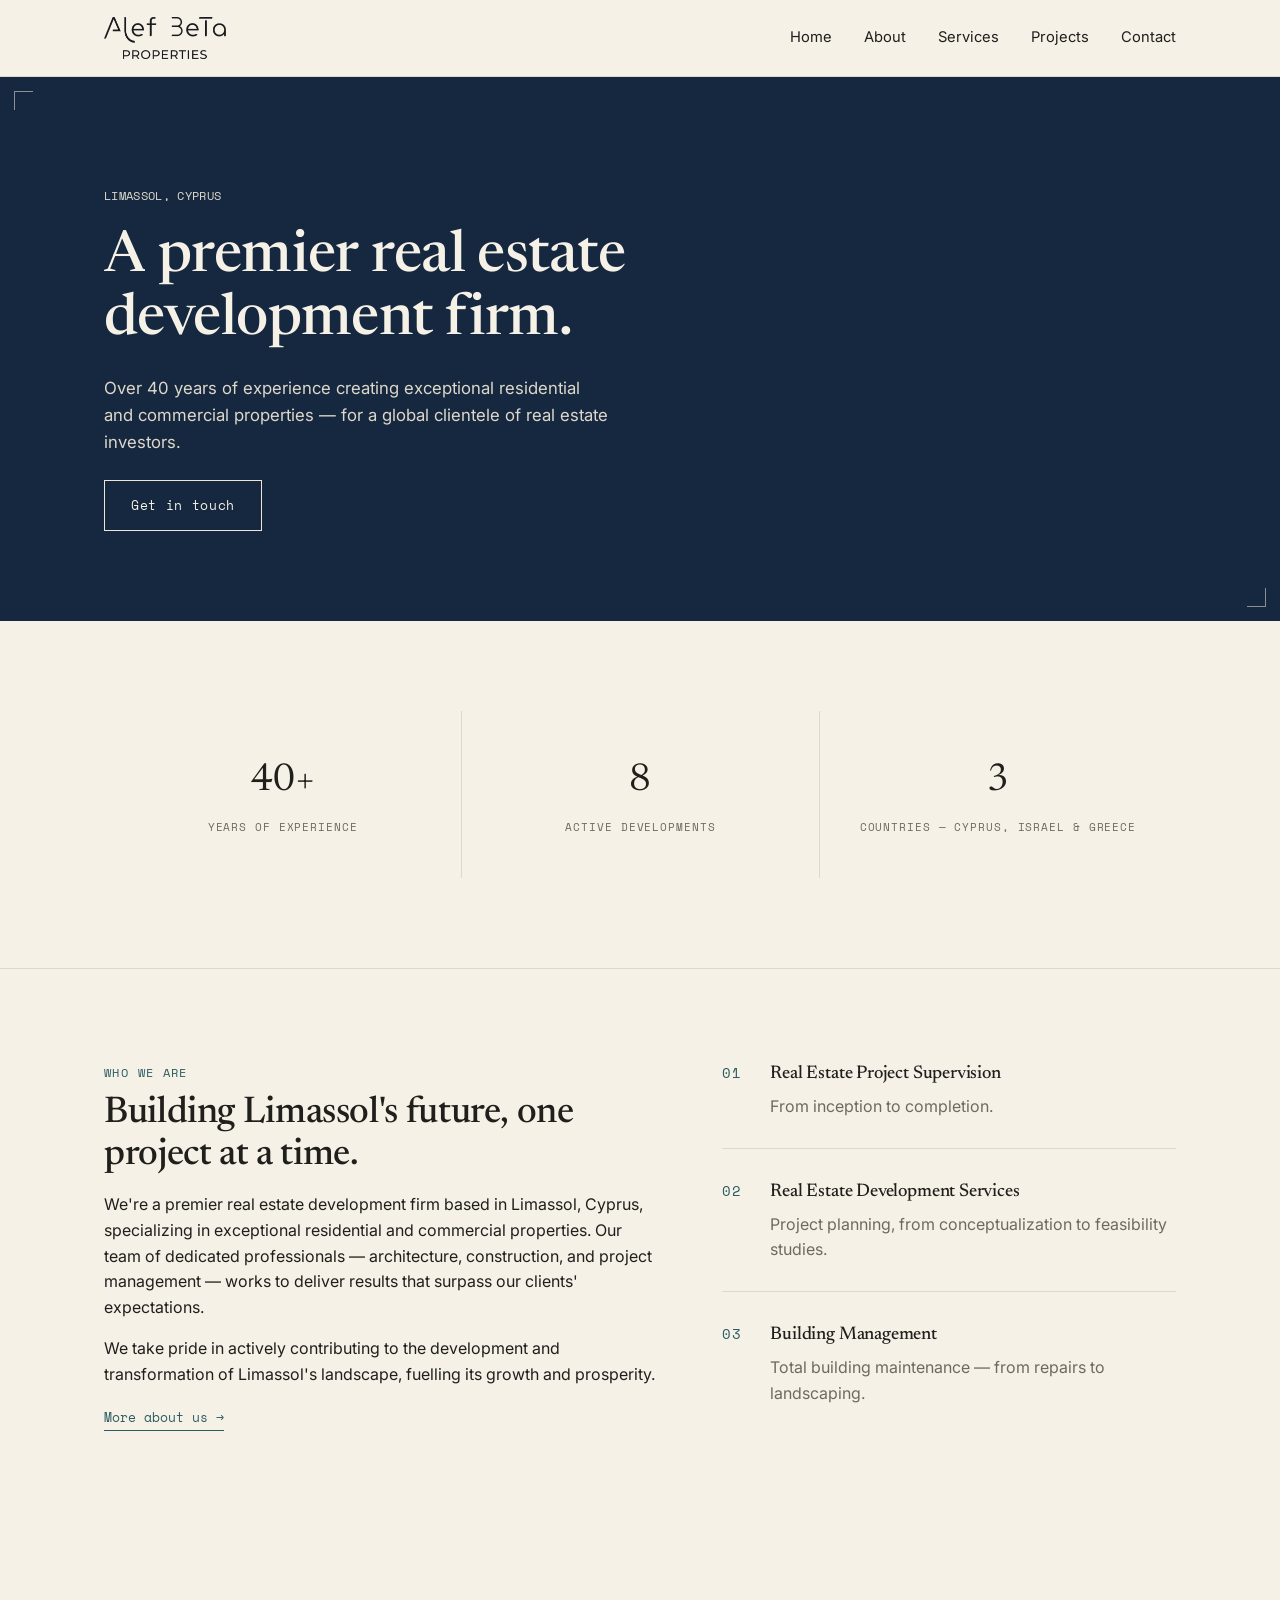
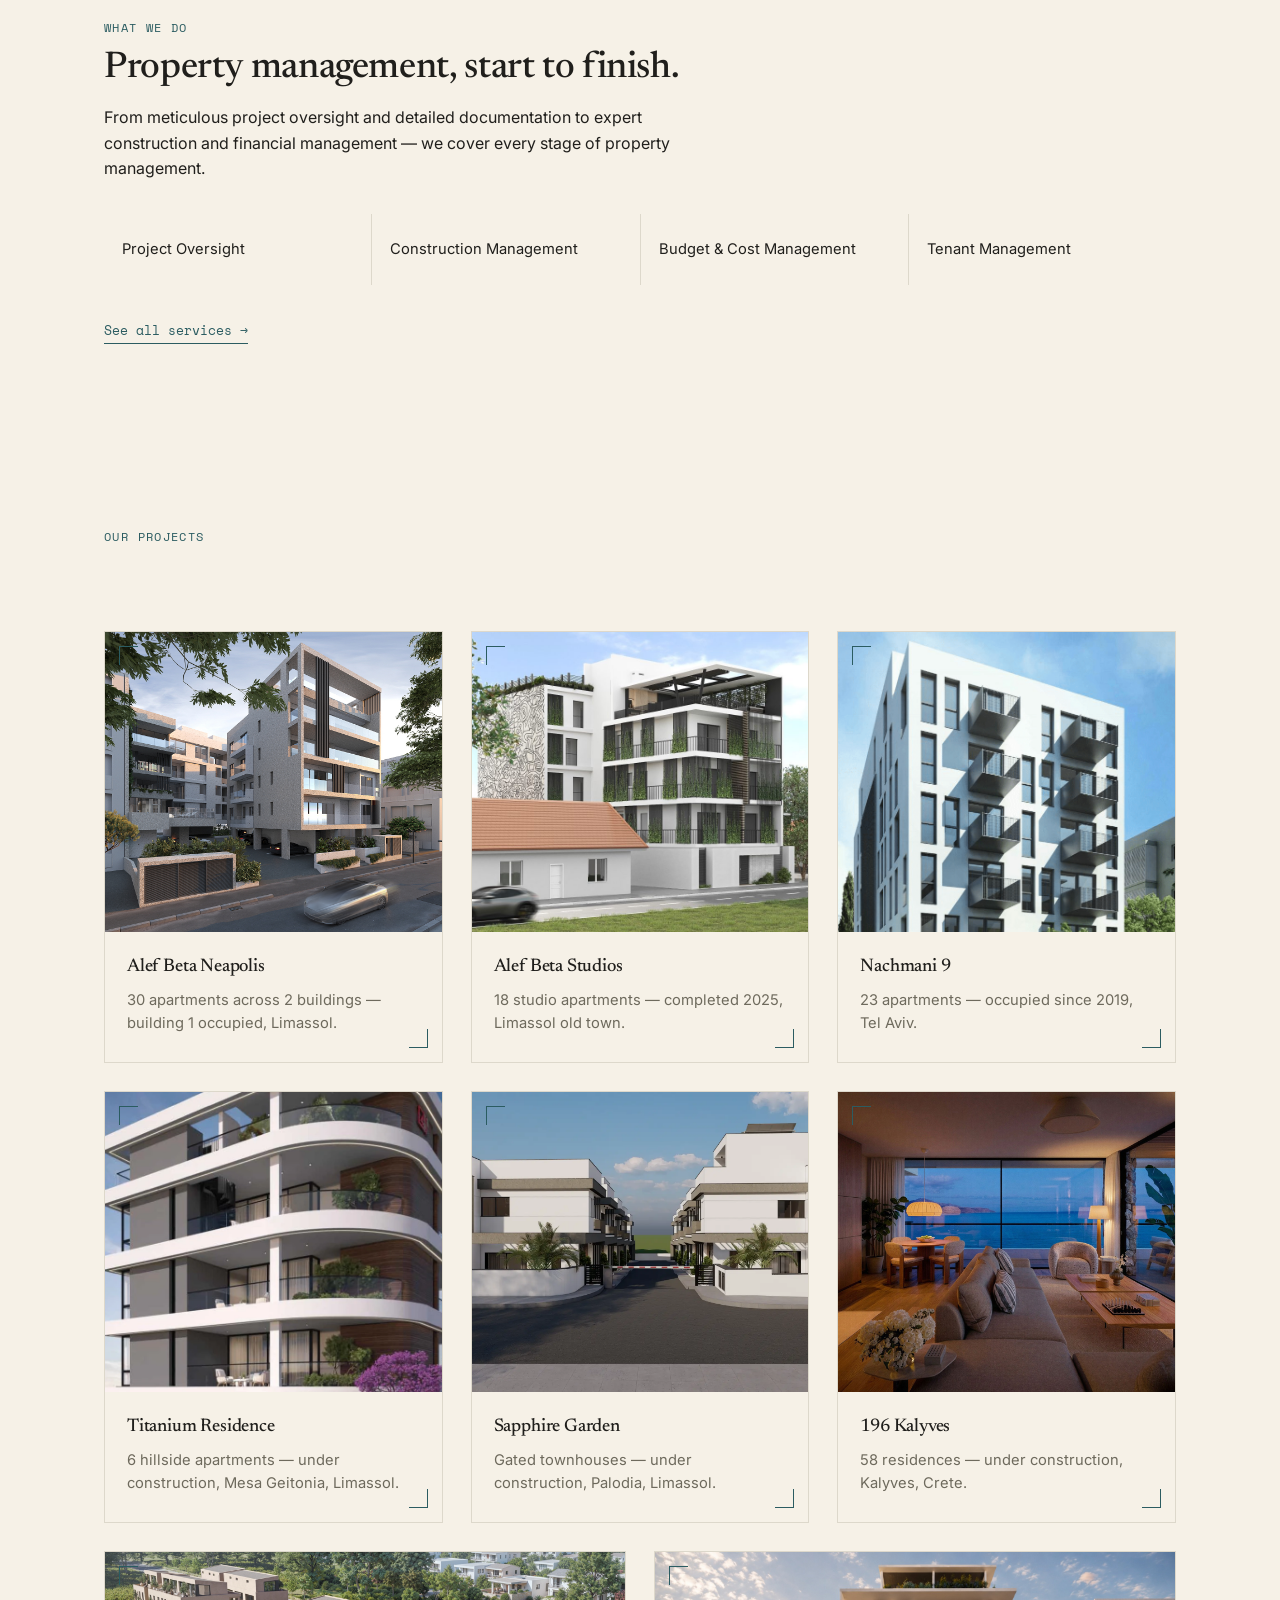
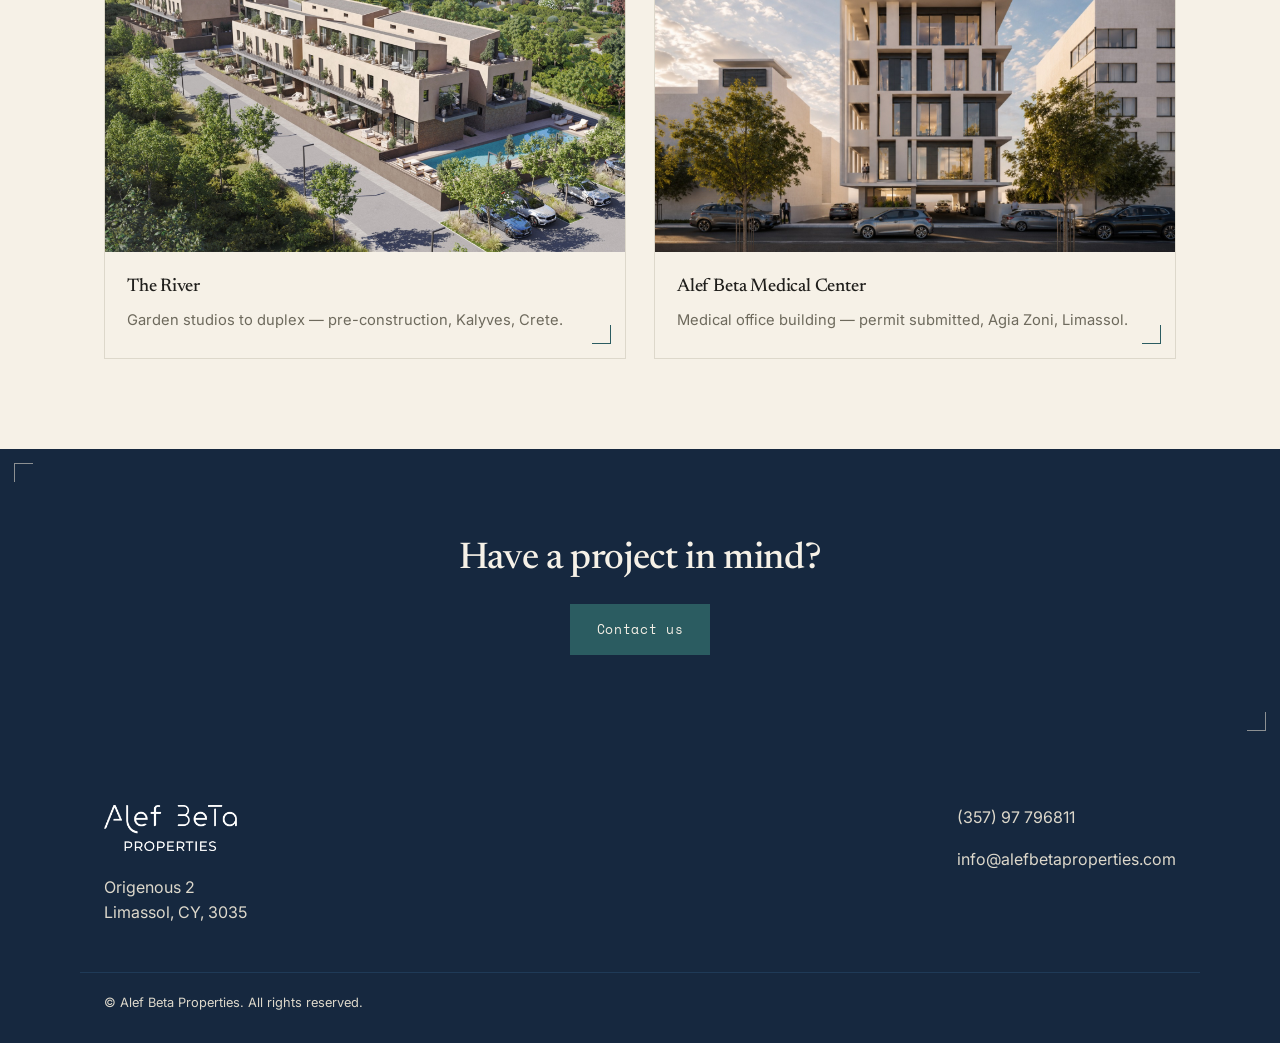
==== index.html @ c8bb9226 "Rename Alef Beta Medical House to Alef Beta Medical Center Co-Authored-By: Claude Sonnet 5 <noreply@" ====
<!DOCTYPE html>
<html lang="en">
<head>
<meta charset="UTF-8">
<meta name="viewport" content="width=device-width, initial-scale=1.0">
<title>Alef Beta Properties — Real Estate Development, Limassol</title>
<meta name="description" content="A premier real estate development firm based in Limassol, Cyprus, with over 40 years of experience creating exceptional residential and commercial properties.">
<link rel="preconnect" href="https://fonts.googleapis.com">
<link rel="preconnect" href="https://fonts.gstatic.com" crossorigin>
<link href="https://fonts.googleapis.com/css2?family=Newsreader:ital,wght@0,400;0,500;1,400&family=Space+Mono:wght@400;700&family=Inter:wght@400;500;600&display=swap" rel="stylesheet">
<link rel="icon" type="image/png" sizes="32x32" href="images/logo/favicon-32.png">
<link rel="icon" type="image/png" sizes="16x16" href="images/logo/favicon-16.png">
<link rel="apple-touch-icon" href="images/logo/favicon-48.png">
<link rel="stylesheet" href="styles.css">
</head>
<body>

<header class="site-header">
  <div class="wrap header-inner">
    <a href="index.html" class="logo"><img src="images/logo/logo-black.png" alt="Alef Beta Properties"></a>
    <button class="nav-toggle" aria-expanded="false" aria-controls="main-nav">MENU</button>
    <nav class="nav" id="main-nav">
      <a href="index.html">Home</a>
      <a href="about.html">About</a>
      <a href="services.html">Services</a>
      <div class="nav-dropdown" tabindex="0">
        <span>Projects</span>
        <div class="dropdown-menu">
          <a href="project-enaerios-residence.html">Alef Beta Neapolis</a>
          <a href="project-anexartisias-studios.html">Alef Beta Studios</a>
          <a href="project-nachmani-9.html">Nachmani 9</a>
          <a href="project-titanium-residence.html">Titanium Residence</a>
          <a href="project-sapphire-garden.html">Sapphire Garden</a>
          <a href="project-196-kalyves.html">196 Kalyves</a>
          <a href="project-the-river.html">The River</a>
          <a href="project-alef-beta-polyclinic.html">Alef Beta Medical Center</a>
        </div>
      </div>
      <a href="contact.html">Contact</a>
    </nav>
  </div>
</header>

<section class="hero frame on-dark">
  <div class="wrap hero-inner">
    <span class="coord">LIMASSOL, CYPRUS</span>
    <h1 class="reveal-words">A premier real estate<br>development firm.</h1>
    <p class="lede">Over 40 years of experience creating exceptional residential and commercial properties — for a global clientele of real estate investors.</p>
    <a href="contact.html" class="btn">Get in touch</a>
  </div>
</section>

<section class="stats">
  <div class="wrap stats-grid">
    <div class="stat">
      <span class="stat-value">40+</span>
      <span class="stat-label">YEARS OF EXPERIENCE</span>
    </div>
    <div class="stat">
      <span class="stat-value">8</span>
      <span class="stat-label">ACTIVE DEVELOPMENTS</span>
    </div>
    <div class="stat">
      <span class="stat-value">3</span>
      <span class="stat-label">COUNTRIES — CYPRUS, ISRAEL &amp; GREECE</span>
    </div>
  </div>
</section>

<section class="about-preview">
  <div class="wrap two-col">
    <div>
      <span class="eyebrow">WHO WE ARE</span>
      <h2 class="reveal-words">Building Limassol's future, one project at a time.</h2>
      <p>We're a premier real estate development firm based in Limassol, Cyprus, specializing in exceptional residential and commercial properties. Our team of dedicated professionals — architecture, construction, and project management — works to deliver results that surpass our clients' expectations.</p>
      <p>We take pride in actively contributing to the development and transformation of Limassol's landscape, fuelling its growth and prosperity.</p>
      <a href="about.html" class="link-arrow">More about us →</a>
    </div>
    <ul class="expertise">
      <li>
        <span class="num">01</span>
        <div>
          <h3>Real Estate Project Supervision</h3>
          <p>From inception to completion.</p>
        </div>
      </li>
      <li>
        <span class="num">02</span>
        <div>
          <h3>Real Estate Development Services</h3>
          <p>Project planning, from conceptualization to feasibility studies.</p>
        </div>
      </li>
      <li>
        <span class="num">03</span>
        <div>
          <h3>Building Management</h3>
          <p>Total building maintenance — from repairs to landscaping.</p>
        </div>
      </li>
    </ul>
  </div>
</section>

<section class="services-preview">
  <div class="wrap">
    <span class="eyebrow">WHAT WE DO</span>
    <h2>Property management, start to finish.</h2>
    <p style="max-width: 60ch;">From meticulous project oversight and detailed documentation to expert construction and financial management — we cover every stage of property management.</p>
    <div class="service-grid">
      <div class="service">Project Oversight</div>
      <div class="service">Construction Management</div>
      <div class="service">Budget &amp; Cost Management</div>
      <div class="service">Tenant Management</div>
    </div>
    <a href="services.html" class="link-arrow">See all services →</a>
  </div>
</section>

<section class="projects">
  <div class="wrap">
    <span class="eyebrow">OUR PROJECTS</span>
    <h2 class="reveal-words">Selected developments.</h2>
    <div class="project-grid">
      <a href="project-enaerios-residence.html" class="project-card frame">
        <div class="project-image"><img src="images/enaerios-residence/EXT_wide.jpg" alt="Alef Beta Neapolis exterior, Limassol" loading="lazy"></div>
        <div class="project-body">
          <h3>Alef Beta Neapolis</h3>
          <p>30 apartments across 2 buildings — building 1 occupied, Limassol.</p>
        </div>
      </a>
      <a href="project-anexartisias-studios.html" class="project-card frame">
        <div class="project-image"><img src="images/anexartisias-studios/Exterior_view020000_var1.jpg" alt="Alef Beta Studios exterior, Limassol old town" loading="lazy"></div>
        <div class="project-body">
          <h3>Alef Beta Studios</h3>
          <p>18 studio apartments — completed 2025, Limassol old town.</p>
        </div>
      </a>
      <a href="project-nachmani-9.html" class="project-card frame">
        <div class="project-image"><img class="pos-top" src="images/nachmani-9/hero-exterior.png" alt="Nachmani 9 exterior, Tel Aviv" loading="lazy"></div>
        <div class="project-body">
          <h3>Nachmani 9</h3>
          <p>23 apartments — occupied since 2019, Tel Aviv.</p>
        </div>
      </a>
      <a href="project-titanium-residence.html" class="project-card frame">
        <div class="project-image"><img src="images/titanium-residence/titanium-2.webp" alt="Titanium Residence exterior, Mesa Geitonia, Limassol" loading="lazy"></div>
        <div class="project-body">
          <h3>Titanium Residence</h3>
          <p>6 hillside apartments — under construction, Mesa Geitonia, Limassol.</p>
        </div>
      </a>
      <a href="project-sapphire-garden.html" class="project-card frame">
        <div class="project-image"><img src="images/sapphire-garden/sapphire19.webp" alt="Sapphire Garden gated entrance, Palodia, Limassol" loading="lazy"></div>
        <div class="project-body">
          <h3>Sapphire Garden</h3>
          <p>Gated townhouses — under construction, Palodia, Limassol.</p>
        </div>
      </a>
      <a href="project-196-kalyves.html" class="project-card frame">
        <div class="project-image"><img src="images/196-kalyves/hero.jpg" alt="196 Kalyves living room, sea view, Crete" loading="lazy"></div>
        <div class="project-body">
          <h3>196 Kalyves</h3>
          <p>58 residences — under construction, Kalyves, Crete.</p>
        </div>
      </a>
      <a href="project-the-river.html" class="project-card frame">
        <div class="project-image"><img src="images/the-river/hero.jpg" alt="The River exterior aerial view, Kalyves, Crete" loading="lazy"></div>
        <div class="project-body">
          <h3>The River</h3>
          <p>Garden studios to duplex — pre-construction, Kalyves, Crete.</p>
        </div>
      </a>
      <a href="project-alef-beta-polyclinic.html" class="project-card frame">
        <div class="project-image"><img src="images/alef-beta-polyclinic/hero.jpg" alt="Alef Beta Medical Center exterior, Agia Zoni, Limassol" loading="lazy"></div>
        <div class="project-body">
          <h3>Alef Beta Medical Center</h3>
          <p>Medical office building — permit submitted, Agia Zoni, Limassol.</p>
        </div>
      </a>
    </div>
  </div>
</section>

<section class="cta frame on-dark">
  <div class="wrap">
    <h2>Have a project in mind?</h2>
    <a href="contact.html" class="btn">Contact us</a>
  </div>
</section>

<footer class="site-footer">
  <div class="wrap footer-inner">
    <div>
      <p class="logo"><img src="images/logo/logo-white.png" alt="Alef Beta Properties"></p>
      <p>Origenous 2<br>Limassol, CY, 3035</p>
    </div>
    <div>
      <p><a href="tel:+35797796811">(357) 97 796811</a></p>
      <p><a href="mailto:info@alefbetaproperties.com">info@alefbetaproperties.com</a></p>
    </div>
  </div>
  <div class="wrap">
    <p class="copyright">© Alef Beta Properties. All rights reserved.</p>
  </div>
</footer>

<script>
  var toggle = document.querySelector('.nav-toggle');
  var nav = document.getElementById('main-nav');
  if (toggle) {
    toggle.addEventListener('click', function () {
      var open = nav.classList.toggle('open');
      toggle.setAttribute('aria-expanded', open);
    });
  }
</script>
<script src="animate.js"></script>
</body>
</html>
---- styles.css ----
/* Alef Beta Properties — design tokens */
:root {
  --ink: #16283F;
  --ink-2: #1F3A57;
  --paper: #F6F1E7;
  --charcoal: #201F1C;
  --teal: #2B5C61;
  --line: #EDE6D6;
  --stone: #6E6A5D;
  --stone-light: #DDD8CB;
  --serif: 'Newsreader', Georgia, serif;
  --mono: 'Space Mono', 'Courier New', monospace;
  --sans: 'Inter', -apple-system, sans-serif;
  --max: 1120px;
}

* { box-sizing: border-box; }
html { scroll-behavior: smooth; }
@media (prefers-reduced-motion: reduce) {
  html { scroll-behavior: auto; }
  * { transition: none !important; animation: none !important; }
}

body {
  margin: 0;
  background: var(--paper);
  color: var(--charcoal);
  font-family: var(--sans);
  font-size: 16px;
  line-height: 1.6;
}

.wrap {
  max-width: var(--max);
  margin: 0 auto;
  padding: 0 24px;
}

a { color: inherit; text-decoration: none; }
a:focus-visible, button:focus-visible, .btn:focus-visible {
  outline: 2px solid var(--teal);
  outline-offset: 3px;
}

img { max-width: 100%; display: block; }

h1, h2, h3 {
  font-family: var(--serif);
  font-weight: 500;
  margin: 0 0 0.4em;
  letter-spacing: -0.01em;
}
h1 { font-size: clamp(2.2rem, 5vw, 3.6rem); line-height: 1.08; }
h2 { font-size: clamp(1.6rem, 3vw, 2.3rem); line-height: 1.15; }
h3 { font-size: 1.15rem; }
p { margin: 0 0 1em; color: var(--charcoal); }

.eyebrow {
  display: inline-block;
  font-family: var(--mono);
  font-size: 0.72rem;
  letter-spacing: 0.12em;
  color: var(--teal);
  margin-bottom: 0.9em;
}

.coord {
  font-family: var(--mono);
  font-size: 0.72rem;
  letter-spacing: 0.03em;
  color: var(--stone);
}

/* Registration-mark signature: crop marks at opposing corners */
.frame { position: relative; }
.frame::before, .frame::after {
  content: '';
  position: absolute;
  width: 18px;
  height: 18px;
  pointer-events: none;
}
.frame::before {
  top: 14px; left: 14px;
  border-top: 1px solid var(--teal);
  border-left: 1px solid var(--teal);
}
.frame::after {
  bottom: 14px; right: 14px;
  border-bottom: 1px solid var(--teal);
  border-right: 1px solid var(--teal);
}
.frame.on-dark::before, .frame.on-dark::after {
  border-color: var(--line);
  opacity: 0.55;
}

/* Header */
.site-header {
  position: sticky;
  top: 0;
  background: var(--paper);
  border-bottom: 1px solid var(--stone-light);
  z-index: 50;
}
.header-inner {
  display: flex;
  align-items: center;
  justify-content: space-between;
  height: 76px;
}
.logo { display: inline-block; }
.logo img { display: block; height: 42px; width: auto; }
.nav { display: flex; align-items: center; gap: 32px; font-size: 0.92rem; }
.nav a { padding: 6px 0; border-bottom: 1px solid transparent; }
.nav a:hover { border-bottom-color: var(--teal); }
.nav-dropdown { position: relative; cursor: default; }
.dropdown-menu {
  position: absolute;
  top: 100%; left: 0;
  background: var(--paper);
  border: 1px solid var(--stone-light);
  min-width: 200px;
  padding: 8px 0;
  display: none;
  box-shadow: 0 8px 20px rgba(22,40,63,0.08);
}
.nav-dropdown:hover .dropdown-menu, .nav-dropdown:focus-within .dropdown-menu { display: block; }
.dropdown-menu a { display: block; padding: 10px 18px; border-bottom: none; }
.dropdown-menu a:hover { background: var(--line); }
.nav-toggle { display: none; }

@media (max-width: 760px) {
  .nav { position: fixed; inset: 76px 0 0 0; background: var(--paper); flex-direction: column; align-items: flex-start; padding: 24px; gap: 18px; transform: translateX(100%); transition: transform 0.25s ease; }
  .nav.open { transform: translateX(0); }
  .nav-toggle { display: block; background: none; border: 1px solid var(--stone-light); border-radius: 4px; padding: 8px 10px; font-family: var(--mono); font-size: 0.75rem; }
  .dropdown-menu { position: static; display: block; border: none; box-shadow: none; padding-left: 12px; }
}

/* Hero */
.hero { background: var(--ink); color: var(--line); padding: 110px 0 90px; }
.hero-inner .coord { color: var(--stone-light); display: block; margin-bottom: 22px; }
.hero h1 { color: var(--paper); }
.hero .lede { max-width: 46ch; color: var(--stone-light); font-size: 1.05rem; }

.btn {
  display: inline-block;
  font-family: var(--mono);
  font-size: 0.82rem;
  letter-spacing: 0.05em;
  padding: 14px 26px;
  border: 1px solid var(--teal);
  color: var(--paper);
  background: var(--teal);
  margin-top: 8px;
  transition: opacity 0.15s ease;
}
.btn:hover { opacity: 0.85; }
.hero .btn { background: transparent; border-color: var(--line); color: var(--paper); }
.hero .btn:hover { background: var(--line); color: var(--ink); }

/* Stats */
.stats { border-bottom: 1px solid var(--stone-light); }
.stats-grid {
  display: grid;
  grid-template-columns: repeat(3, 1fr);
}
.stat {
  padding: 40px 24px;
  border-left: 1px solid var(--stone-light);
  text-align: center;
}
.stat:first-child { border-left: none; }
.stat-value { display: block; font-family: var(--serif); font-size: 2.4rem; font-variant-numeric: tabular-nums; }
.stat-label { font-family: var(--mono); font-size: 0.7rem; letter-spacing: 0.08em; color: var(--stone); }
@media (max-width: 700px) {
  .stats-grid { grid-template-columns: 1fr; }
  .stat { border-left: none; border-top: 1px solid var(--stone-light); }
  .stat:first-child { border-top: none; }
}

/* Generic sections */
section { padding: 90px 0; }
.two-col { display: grid; grid-template-columns: 1.1fr 0.9fr; gap: 64px; align-items: start; }
@media (max-width: 760px) { .two-col { grid-template-columns: 1fr; gap: 40px; } }

.link-arrow { font-family: var(--mono); font-size: 0.82rem; color: var(--teal); border-bottom: 1px solid var(--teal); padding-bottom: 3px; }

.expertise { list-style: none; margin: 0; padding: 0; display: flex; flex-direction: column; }
.about-preview .expertise { align-self: center; }
.expertise li { display: flex; gap: 22px; align-items: baseline; border-top: 1px solid var(--stone-light); padding: 28px 0; }
.expertise li:first-child { border-top: none; padding-top: 0; }
.expertise .num { font-family: var(--mono); font-size: 0.85rem; letter-spacing: 0.03em; color: var(--teal); flex: none; width: 26px; }
.expertise h3 { margin-bottom: 0.3em; }
.expertise p { color: var(--stone); margin: 0; }

.service-grid { display: grid; grid-template-columns: repeat(4, 1fr); gap: 1px; background: var(--stone-light); margin: 32px 0; }
.service { background: var(--paper); padding: 24px 18px; font-size: 0.92rem; }
@media (max-width: 760px) { .service-grid { grid-template-columns: repeat(2, 1fr); } }

.project-grid { display: grid; grid-template-columns: repeat(6, 1fr); gap: 28px; margin-top: 32px; }
.project-grid > * { grid-column: span 2; }
/* Auto-balance an incomplete last row (works for any total count): */
/* remainder of 2 -> last two cards each take half the row */
.project-grid > *:nth-child(3n+1):nth-last-child(2),
.project-grid > *:nth-child(3n+2):nth-last-child(1) { grid-column: span 3; }
/* remainder of 1 -> last card alone takes the full row */
.project-grid > *:nth-child(3n+1):last-child { grid-column: span 6; }
.project-card { display: block; border: 1px solid var(--stone-light); background: var(--paper); overflow: hidden; }
.project-image { height: 300px; overflow: hidden; }
.project-image img { width: 100%; height: 100%; object-fit: cover; object-position: center; transition: transform 0.35s ease; }
.project-image img.pos-top { object-position: center 15%; }
.project-card:hover .project-image img { transform: scale(1.04); }
.placeholder-img {
  background:
    repeating-linear-gradient(0deg, transparent, transparent 23px, var(--stone-light) 23px, var(--stone-light) 24px),
    repeating-linear-gradient(90deg, transparent, transparent 23px, var(--stone-light) 23px, var(--stone-light) 24px),
    var(--line);
  display: flex;
  align-items: center;
  justify-content: center;
}
.placeholder-img span { font-family: var(--mono); font-size: 0.7rem; color: var(--stone); letter-spacing: 0.04em; background: var(--paper); padding: 4px 10px; border: 1px solid var(--stone-light); }
.project-body { padding: 20px 22px 26px; }
.project-body .coord { display: block; margin: 4px 0 10px; }
.project-body p { color: var(--stone); font-size: 0.92rem; margin: 0; }
@media (max-width: 900px) {
  .project-grid { grid-template-columns: 1fr; }
  .project-grid > *,
  .project-grid > *:nth-child(3n+1):nth-last-child(2),
  .project-grid > *:nth-child(3n+2):nth-last-child(1),
  .project-grid > *:nth-child(3n+1):last-child {
    grid-column: span 1;
  }
}

.cta { background: var(--ink); color: var(--paper); text-align: center; }
.cta h2 { color: var(--paper); }

.site-footer { background: var(--ink); color: var(--stone-light); padding: 60px 0 30px; }
.footer-inner { display: flex; justify-content: space-between; flex-wrap: wrap; gap: 24px; padding-bottom: 30px; border-bottom: 1px solid var(--ink-2); }
.footer-inner .logo img { height: 46px; }
.footer-inner p { color: var(--stone-light); }
.footer-inner a:hover { color: var(--paper); }
.copyright { font-size: 0.8rem; color: var(--stone-light); padding-top: 20px; margin: 0; }

/* Spec table (project pages) */
.spec-table { width: 100%; border-collapse: collapse; font-family: var(--mono); font-size: 0.88rem; margin: 24px 0; }
.spec-table tr { border-top: 1px solid var(--stone-light); }
.spec-table tr:first-child { border-top: none; }
.spec-table td { padding: 12px 0; }
.spec-table td:first-child { color: var(--stone); width: 40%; }
.spec-table .status-sold { color: var(--teal); }

/* Project page image hero */
.project-hero { position: relative; padding: 0; height: 62vh; min-height: 380px; max-height: 620px; color: var(--paper); overflow: hidden; background: var(--ink); }
.project-hero img { width: 100%; height: 100%; object-fit: cover; }
.project-hero.contain img { object-fit: contain; }
.project-hero::before {
  content: '';
  position: absolute; inset: 0;
  background: linear-gradient(180deg, rgba(22,40,63,0.35) 0%, rgba(22,40,63,0.15) 40%, rgba(22,40,63,0.85) 100%);
}
.project-hero-inner { position: absolute; left: 0; right: 0; bottom: 0; padding: 0 24px 40px; max-width: var(--max); margin: 0 auto; z-index: 1; }
.project-hero-inner .coord { color: var(--stone-light); display: block; margin-bottom: 14px; }
.project-hero-inner h1 { color: var(--paper); margin-bottom: 0.2em; }
.project-hero-inner .status-tag { font-family: var(--mono); font-size: 0.75rem; letter-spacing: 0.06em; color: var(--paper); border: 1px solid var(--line); padding: 4px 10px; display: inline-block; margin-top: 6px; }

/* Collaborator credit line */
.credit-line { border-top: 1px solid var(--stone-light); border-bottom: 1px solid var(--stone-light); padding: 28px 0; margin: 0; }
.credit-line .eyebrow { margin-bottom: 0.6em; }
.credit-line p { font-family: var(--serif); font-style: italic; font-size: 1.15rem; color: var(--charcoal); margin: 0; max-width: 70ch; }

/* Brochure download */
.brochure-link { display: inline-flex; align-items: center; gap: 10px; font-family: var(--mono); font-size: 0.8rem; letter-spacing: 0.03em; color: var(--teal); border: 1px solid var(--teal); padding: 13px 24px; margin-top: 22px; transition: background 0.15s ease, color 0.15s ease; }
.brochure-link:hover { background: var(--teal); color: var(--paper); }
.brochure-link svg { width: 14px; height: 14px; flex: none; }

/* Photo gallery grid (floor plans, unit comparisons) */
.gallery-grid { display: grid; grid-template-columns: repeat(3, 1fr); gap: 10px; margin: 32px 0; }
.gallery-grid a { display: block; aspect-ratio: 4/3; overflow: hidden; border: 1px solid var(--stone-light); }
.gallery-grid img { width: 100%; height: 100%; object-fit: cover; transition: transform 0.35s ease; }
.gallery-grid a:hover img { transform: scale(1.05); }
@media (max-width: 700px) { .gallery-grid { grid-template-columns: repeat(2, 1fr); } }

/* Photo carousel (project galleries) */
.carousel { margin: 32px 0; }
.carousel-viewport { position: relative; }
.carousel-track {
  display: flex;
  overflow-x: auto;
  scroll-snap-type: x mandatory;
  scrollbar-width: none;
  -ms-overflow-style: none;
  border: 1px solid var(--stone-light);
}
.carousel-track::-webkit-scrollbar { display: none; }
.carousel-slide { flex: 0 0 100%; scroll-snap-align: start; aspect-ratio: 16/9; overflow: hidden; display: block; }
.carousel-slide img { width: 100%; height: 100%; object-fit: cover; }
.carousel-arrow {
  position: absolute;
  top: 50%;
  transform: translateY(-50%);
  width: 44px;
  height: 44px;
  border: 1px solid var(--stone-light);
  background: rgba(246,241,231,0.85);
  color: var(--ink);
  display: flex;
  align-items: center;
  justify-content: center;
  cursor: pointer;
  transition: background 0.15s ease, color 0.15s ease;
}
.carousel-arrow:hover { background: var(--teal); color: var(--paper); border-color: var(--teal); }
.carousel-arrow svg { width: 18px; height: 18px; }
.carousel-prev { left: 14px; }
.carousel-next { right: 14px; }
.carousel-dots { display: flex; justify-content: center; gap: 8px; margin-top: 16px; }
.carousel-dots button {
  width: 8px;
  height: 8px;
  border-radius: 50%;
  border: 1px solid var(--stone);
  background: transparent;
  padding: 0;
  cursor: pointer;
  transition: background 0.15s ease, border-color 0.15s ease;
}
.carousel-dots button.active { background: var(--teal); border-color: var(--teal); }
.carousel.single .carousel-arrow, .carousel.single .carousel-dots { display: none; }
@media (max-width: 700px) { .carousel-arrow { width: 36px; height: 36px; } }

/* Service cards (full services page) */
.service-card { background: var(--paper); padding: 26px 22px; }
.service-card h3 { font-family: var(--sans); font-size: 1rem; font-weight: 600; margin-bottom: 0.4em; }
.service-card p { color: var(--stone); font-size: 0.88rem; margin: 0; }
.service-grid.service-grid-full { grid-template-columns: repeat(3, 1fr); }
@media (max-width: 900px) { .service-grid.service-grid-full { grid-template-columns: repeat(2, 1fr); } }
@media (max-width: 600px) { .service-grid.service-grid-full { grid-template-columns: 1fr; } }

/* Contact page */
.contact-grid { display: grid; grid-template-columns: repeat(3, 1fr); gap: 1px; background: var(--stone-light); margin: 40px 0; border: 1px solid var(--stone-light); }
.contact-card { background: var(--paper); padding: 28px 24px; }
.contact-card .eyebrow { margin-bottom: 0.6em; }
.contact-card p { margin: 0; }
.contact-card a:hover { color: var(--teal); }
@media (max-width: 760px) { .contact-grid { grid-template-columns: 1fr; } }

.contact-form { max-width: 620px; margin-top: 8px; }
.contact-form .field { margin-bottom: 20px; }
.contact-form label { display: block; font-family: var(--mono); font-size: 0.72rem; letter-spacing: 0.08em; color: var(--stone); margin-bottom: 8px; }
.contact-form input, .contact-form textarea {
  width: 100%;
  font-family: var(--sans);
  font-size: 0.95rem;
  padding: 12px 14px;
  border: 1px solid var(--stone-light);
  background: var(--paper);
  color: var(--charcoal);
}
.contact-form input:focus, .contact-form textarea:focus { outline: 2px solid var(--teal); outline-offset: 1px; }
.contact-form textarea { resize: vertical; min-height: 140px; }
.contact-form .btn { border: none; cursor: pointer; }
.form-note { font-size: 0.82rem; color: var(--stone); margin-top: 12px; }

/* Word-reveal headings (progressive enhancement via animate.js) */
.reveal-words .word { display: inline-block; overflow: hidden; vertical-align: top; }
.reveal-words .word-inner {
  display: inline-block;
  transform: translateY(110%);
  opacity: 0;
  transition: transform 0.6s cubic-bezier(0.2, 0.8, 0.2, 1), opacity 0.5s ease;
}
.reveal-words.in-view .word-inner { transform: translateY(0); opacity: 1; }
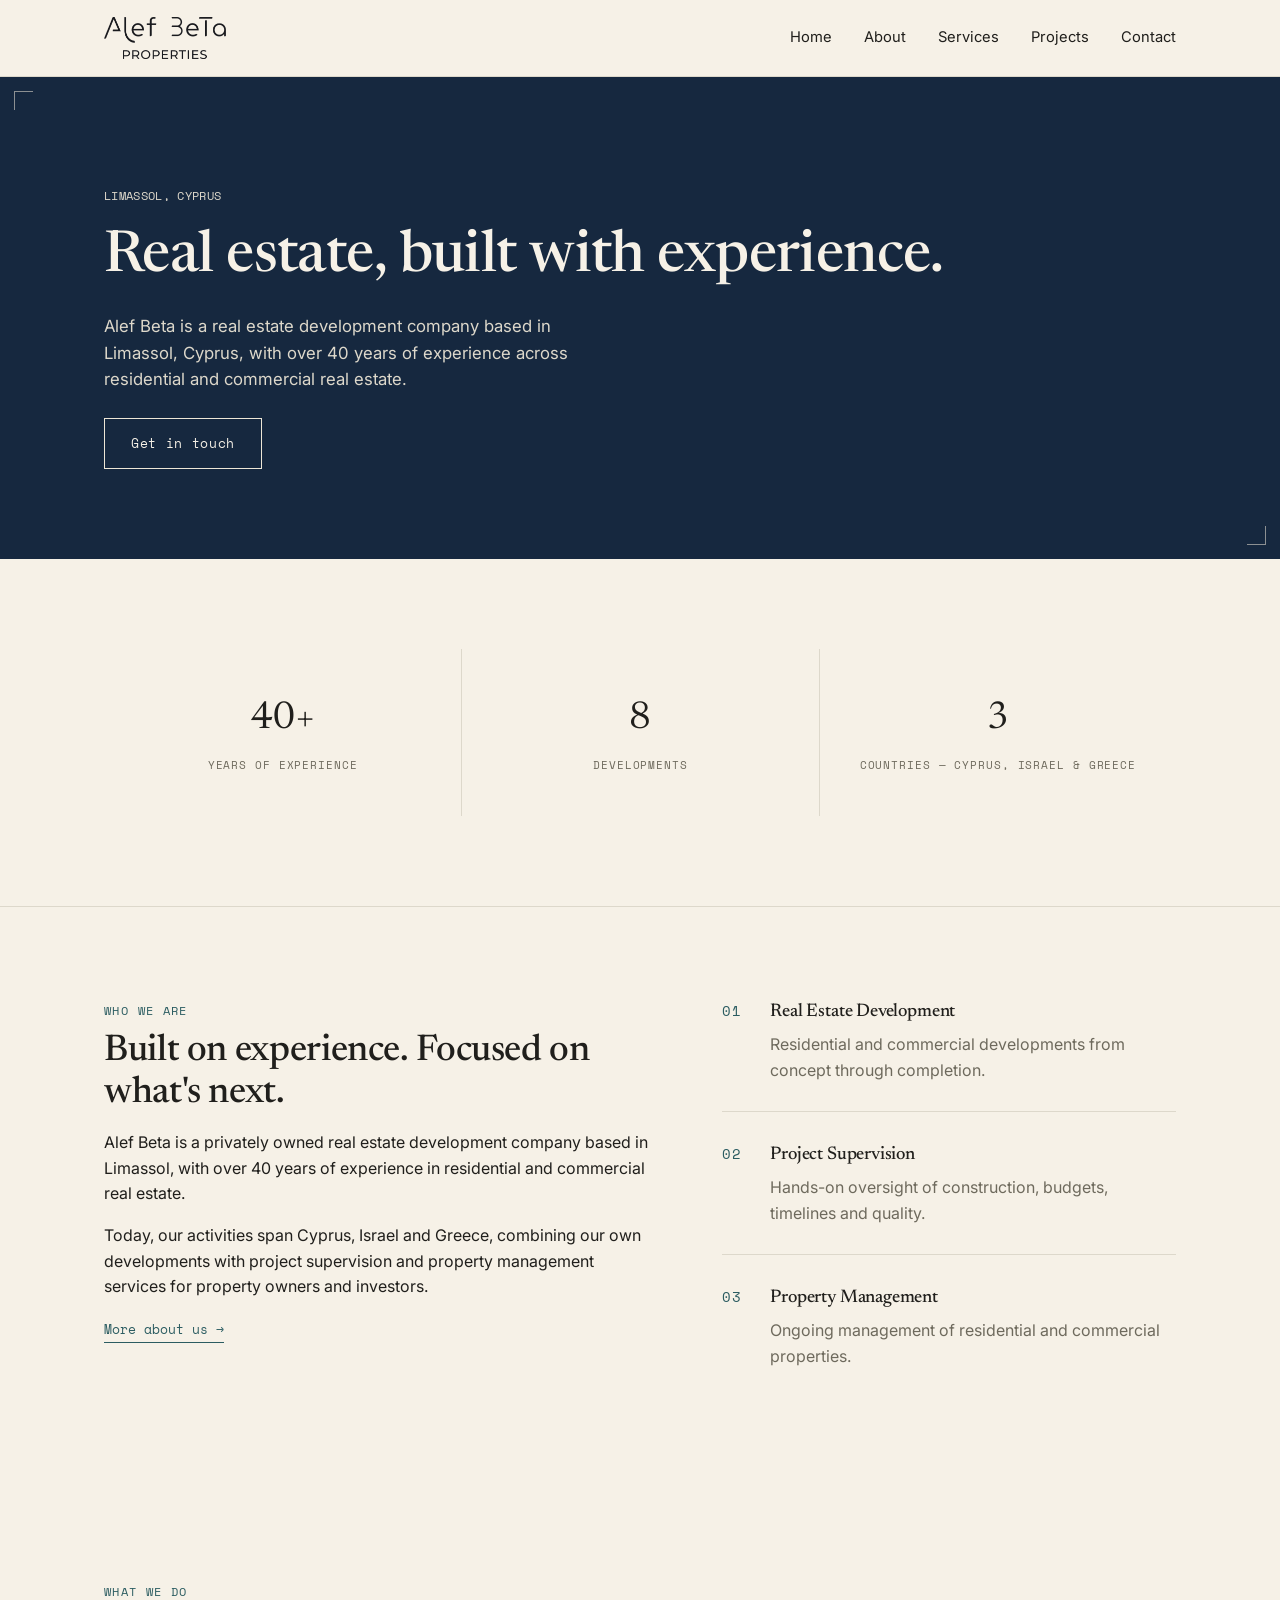
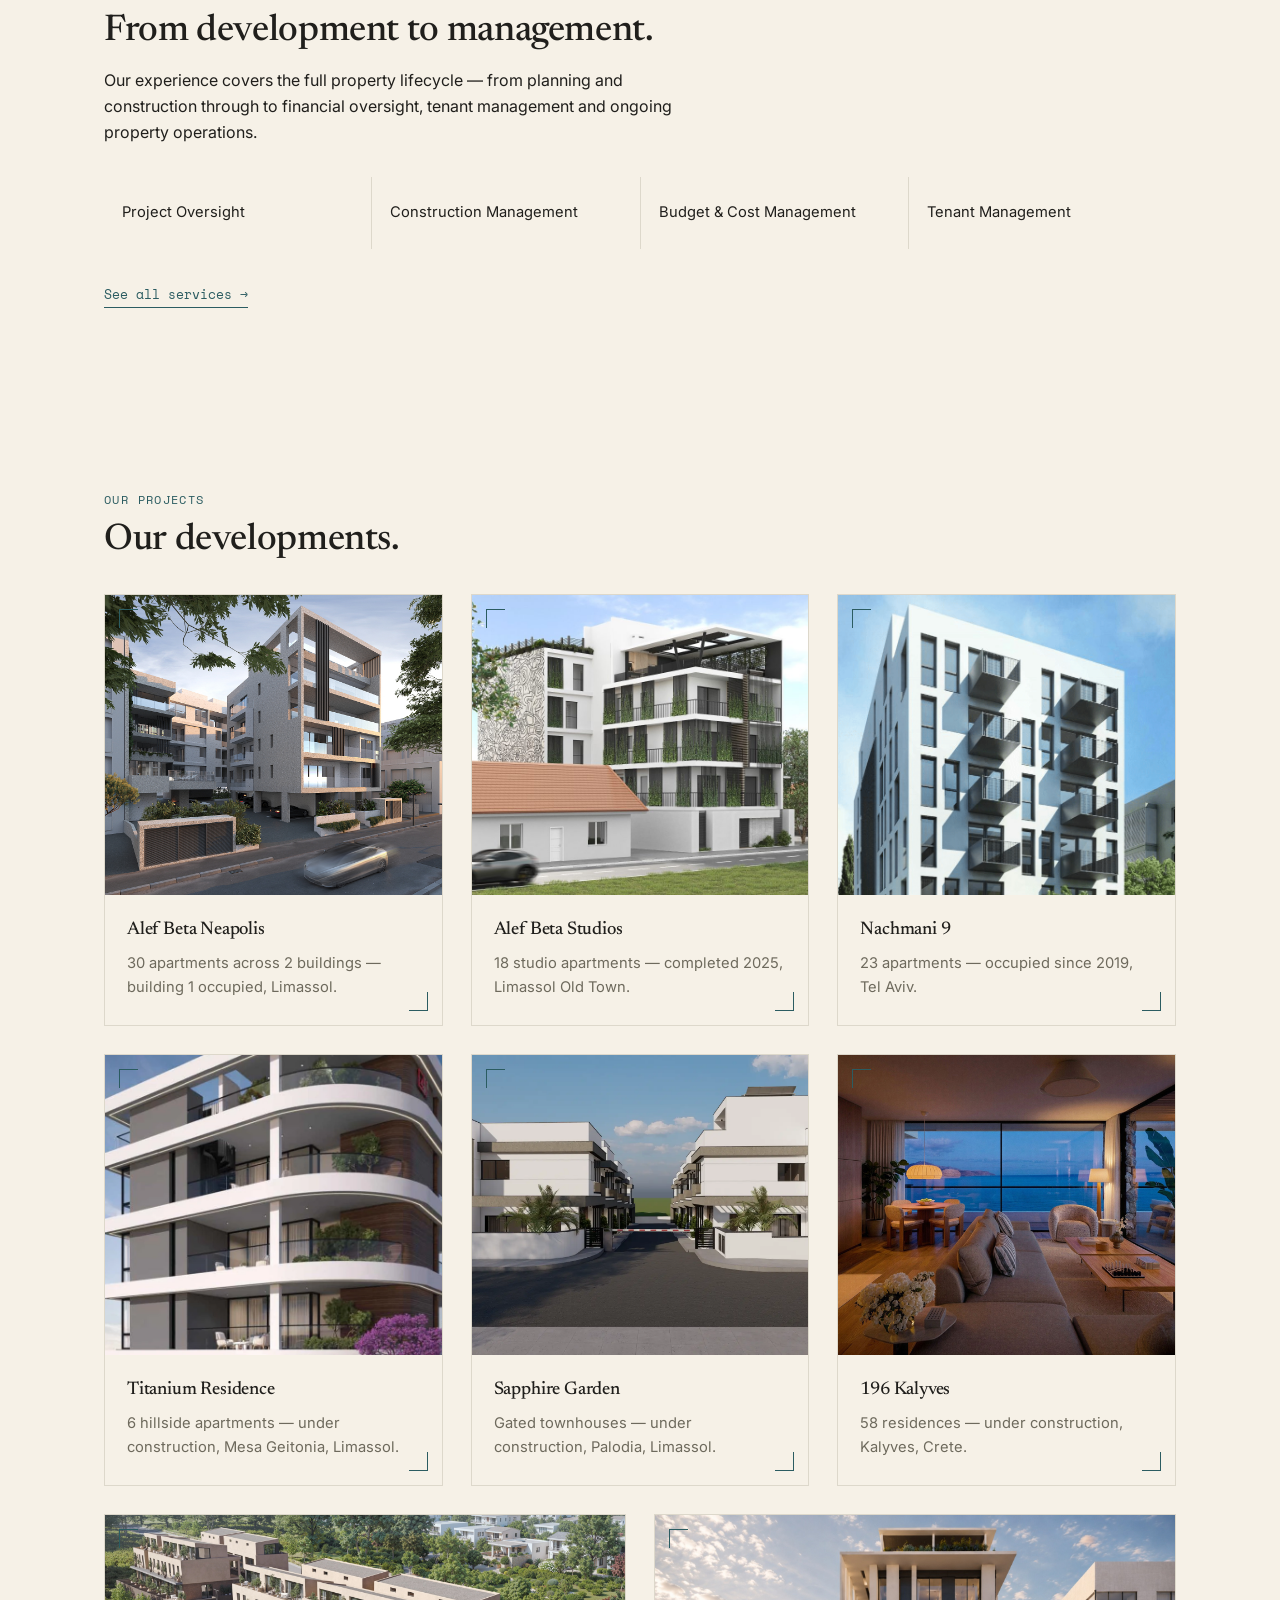
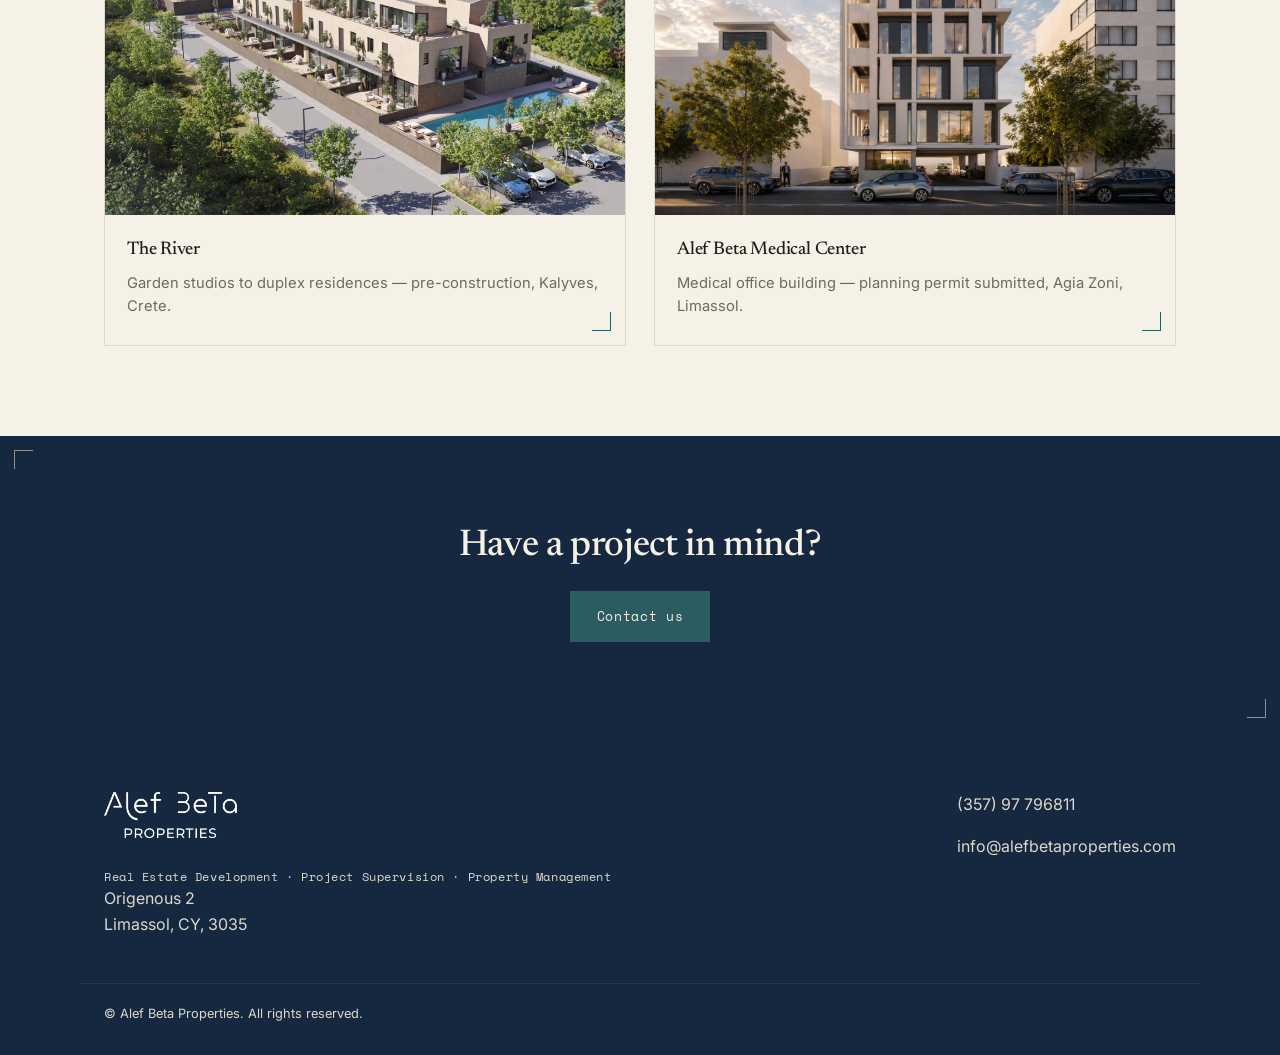
==== commit 597d58ee: "Implement copy & positioning brief across the site Rewrote Home, About, Services and Contact per the" ====
--- a/index.html
+++ b/index.html
@@ -4,7 +4,7 @@
 <meta charset="UTF-8">
 <meta name="viewport" content="width=device-width, initial-scale=1.0">
 <title>Alef Beta Properties — Real Estate Development, Limassol</title>
-<meta name="description" content="A premier real estate development firm based in Limassol, Cyprus, with over 40 years of experience creating exceptional residential and commercial properties.">
+<meta name="description" content="Alef Beta is a real estate development company based in Limassol, Cyprus, with over 40 years of experience across residential and commercial real estate, project supervision and property management.">
 <link rel="preconnect" href="https://fonts.googleapis.com">
 <link rel="preconnect" href="https://fonts.gstatic.com" crossorigin>
 <link href="https://fonts.googleapis.com/css2?family=Newsreader:ital,wght@0,400;0,500;1,400&family=Space+Mono:wght@400;700&family=Inter:wght@400;500;600&display=swap" rel="stylesheet">
@@ -44,8 +44,8 @@
 <section class="hero frame on-dark">
   <div class="wrap hero-inner">
     <span class="coord">LIMASSOL, CYPRUS</span>
-    <h1 class="reveal-words">A premier real estate<br>development firm.</h1>
-    <p class="lede">Over 40 years of experience creating exceptional residential and commercial properties — for a global clientele of real estate investors.</p>
+    <h1 class="reveal-words">Real estate, built with experience.</h1>
+    <p class="lede">Alef Beta is a real estate development company based in Limassol, Cyprus, with over 40 years of experience across residential and commercial real estate.</p>
     <a href="contact.html" class="btn">Get in touch</a>
   </div>
 </section>
@@ -58,7 +58,7 @@
     </div>
     <div class="stat">
       <span class="stat-value">8</span>
-      <span class="stat-label">ACTIVE DEVELOPMENTS</span>
+      <span class="stat-label">DEVELOPMENTS</span>
     </div>
     <div class="stat">
       <span class="stat-value">3</span>
@@ -71,31 +71,31 @@
   <div class="wrap two-col">
     <div>
       <span class="eyebrow">WHO WE ARE</span>
-      <h2 class="reveal-words">Building Limassol's future, one project at a time.</h2>
-      <p>We're a premier real estate development firm based in Limassol, Cyprus, specializing in exceptional residential and commercial properties. Our team of dedicated professionals — architecture, construction, and project management — works to deliver results that surpass our clients' expectations.</p>
-      <p>We take pride in actively contributing to the development and transformation of Limassol's landscape, fuelling its growth and prosperity.</p>
+      <h2 class="reveal-words">Built on experience. Focused on what's next.</h2>
+      <p>Alef Beta is a privately owned real estate development company based in Limassol, with over 40 years of experience in residential and commercial real estate.</p>
+      <p>Today, our activities span Cyprus, Israel and Greece, combining our own developments with project supervision and property management services for property owners and investors.</p>
       <a href="about.html" class="link-arrow">More about us →</a>
     </div>
     <ul class="expertise">
       <li>
         <span class="num">01</span>
         <div>
-          <h3>Real Estate Project Supervision</h3>
-          <p>From inception to completion.</p>
+          <h3>Real Estate Development</h3>
+          <p>Residential and commercial developments from concept through completion.</p>
         </div>
       </li>
       <li>
         <span class="num">02</span>
         <div>
-          <h3>Real Estate Development Services</h3>
-          <p>Project planning, from conceptualization to feasibility studies.</p>
+          <h3>Project Supervision</h3>
+          <p>Hands-on oversight of construction, budgets, timelines and quality.</p>
         </div>
       </li>
       <li>
         <span class="num">03</span>
         <div>
-          <h3>Building Management</h3>
-          <p>Total building maintenance — from repairs to landscaping.</p>
+          <h3>Property Management</h3>
+          <p>Ongoing management of residential and commercial properties.</p>
         </div>
       </li>
     </ul>
@@ -105,8 +105,8 @@
 <section class="services-preview">
   <div class="wrap">
     <span class="eyebrow">WHAT WE DO</span>
-    <h2>Property management, start to finish.</h2>
-    <p style="max-width: 60ch;">From meticulous project oversight and detailed documentation to expert construction and financial management — we cover every stage of property management.</p>
+    <h2>From development to management.</h2>
+    <p style="max-width: 60ch;">Our experience covers the full property lifecycle — from planning and construction through to financial oversight, tenant management and ongoing property operations.</p>
     <div class="service-grid">
       <div class="service">Project Oversight</div>
       <div class="service">Construction Management</div>
@@ -120,7 +120,7 @@
 <section class="projects">
   <div class="wrap">
     <span class="eyebrow">OUR PROJECTS</span>
-    <h2 class="reveal-words">Selected developments.</h2>
+    <h2 class="reveal-words">Our developments.</h2>
     <div class="project-grid">
       <a href="project-enaerios-residence.html" class="project-card frame">
         <div class="project-image"><img src="images/enaerios-residence/EXT_wide.jpg" alt="Alef Beta Neapolis exterior, Limassol" loading="lazy"></div>
@@ -133,7 +133,7 @@
         <div class="project-image"><img src="images/anexartisias-studios/Exterior_view020000_var1.jpg" alt="Alef Beta Studios exterior, Limassol old town" loading="lazy"></div>
         <div class="project-body">
           <h3>Alef Beta Studios</h3>
-          <p>18 studio apartments — completed 2025, Limassol old town.</p>
+          <p>18 studio apartments — completed 2025, Limassol Old Town.</p>
         </div>
       </a>
       <a href="project-nachmani-9.html" class="project-card frame">
@@ -168,14 +168,14 @@
         <div class="project-image"><img src="images/the-river/hero.jpg" alt="The River exterior aerial view, Kalyves, Crete" loading="lazy"></div>
         <div class="project-body">
           <h3>The River</h3>
-          <p>Garden studios to duplex — pre-construction, Kalyves, Crete.</p>
+          <p>Garden studios to duplex residences — pre-construction, Kalyves, Crete.</p>
         </div>
       </a>
       <a href="project-alef-beta-polyclinic.html" class="project-card frame">
         <div class="project-image"><img src="images/alef-beta-polyclinic/hero.jpg" alt="Alef Beta Medical Center exterior, Agia Zoni, Limassol" loading="lazy"></div>
         <div class="project-body">
           <h3>Alef Beta Medical Center</h3>
-          <p>Medical office building — permit submitted, Agia Zoni, Limassol.</p>
+          <p>Medical office building — planning permit submitted, Agia Zoni, Limassol.</p>
         </div>
       </a>
     </div>
@@ -193,6 +193,7 @@
   <div class="wrap footer-inner">
     <div>
       <p class="logo"><img src="images/logo/logo-white.png" alt="Alef Beta Properties"></p>
+      <p class="footer-descriptor">Real Estate Development &middot; Project Supervision &middot; Property Management</p>
       <p>Origenous 2<br>Limassol, CY, 3035</p>
     </div>
     <div>
--- a/styles.css
+++ b/styles.css
@@ -241,6 +241,7 @@
 .footer-inner { display: flex; justify-content: space-between; flex-wrap: wrap; gap: 24px; padding-bottom: 30px; border-bottom: 1px solid var(--ink-2); }
 .footer-inner .logo img { height: 46px; }
 .footer-inner p { color: var(--stone-light); }
+.footer-descriptor { font-family: var(--mono); font-size: 0.72rem; letter-spacing: 0.05em; color: var(--stone-light); margin: 6px 0 0; }
 .footer-inner a:hover { color: var(--paper); }
 .copyright { font-size: 0.8rem; color: var(--stone-light); padding-top: 20px; margin: 0; }
 
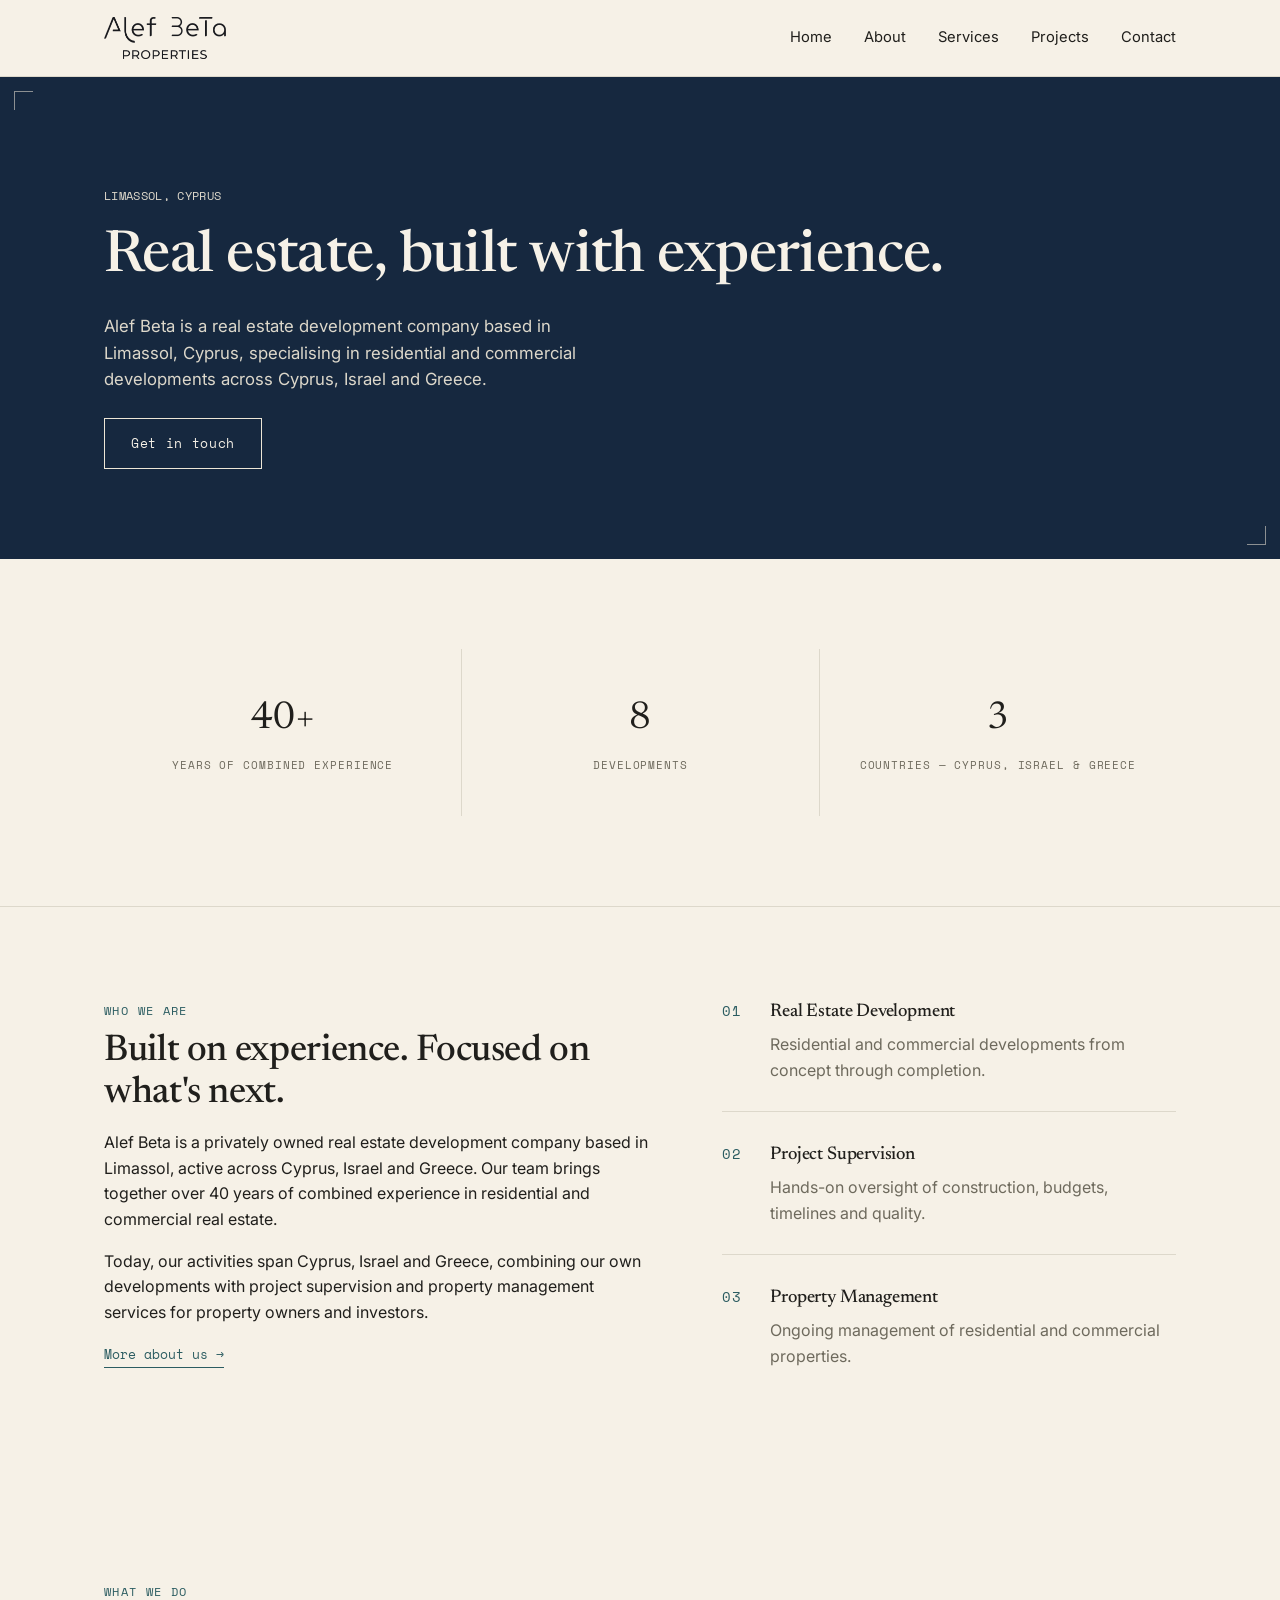
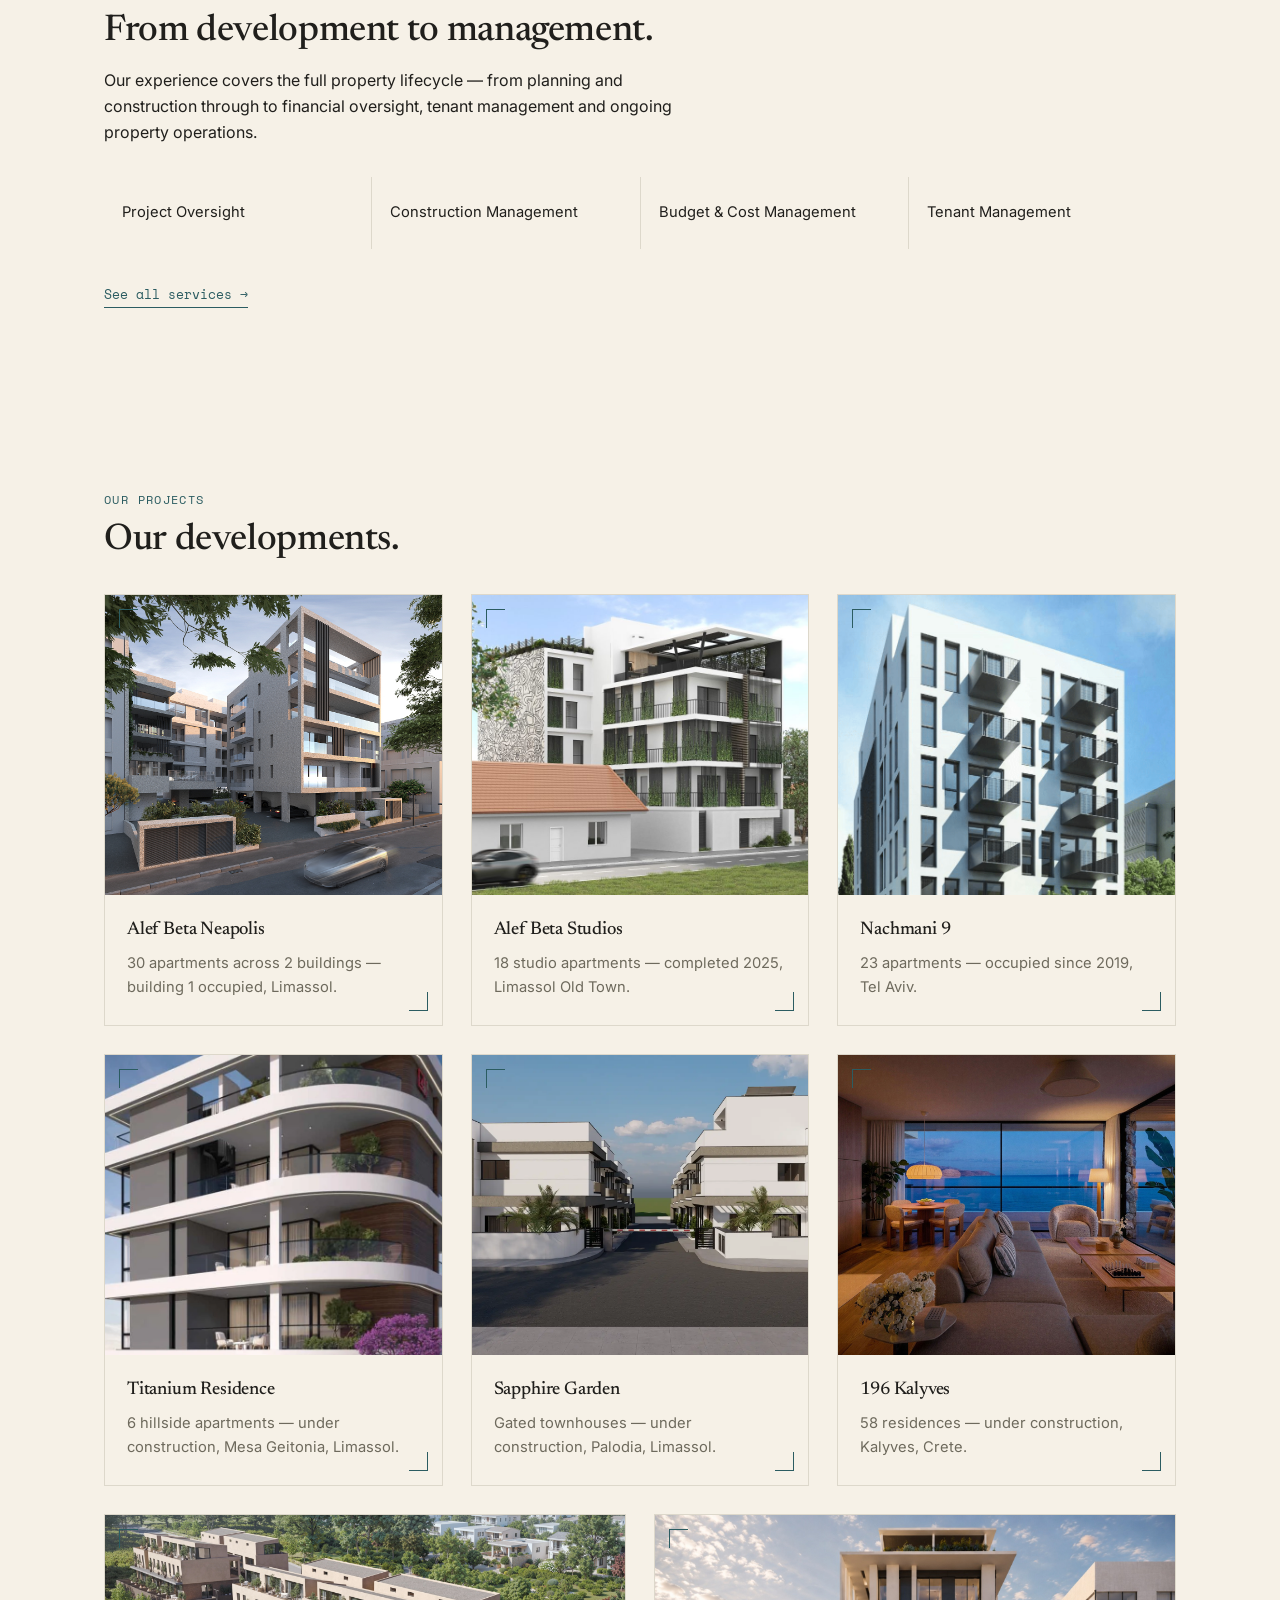
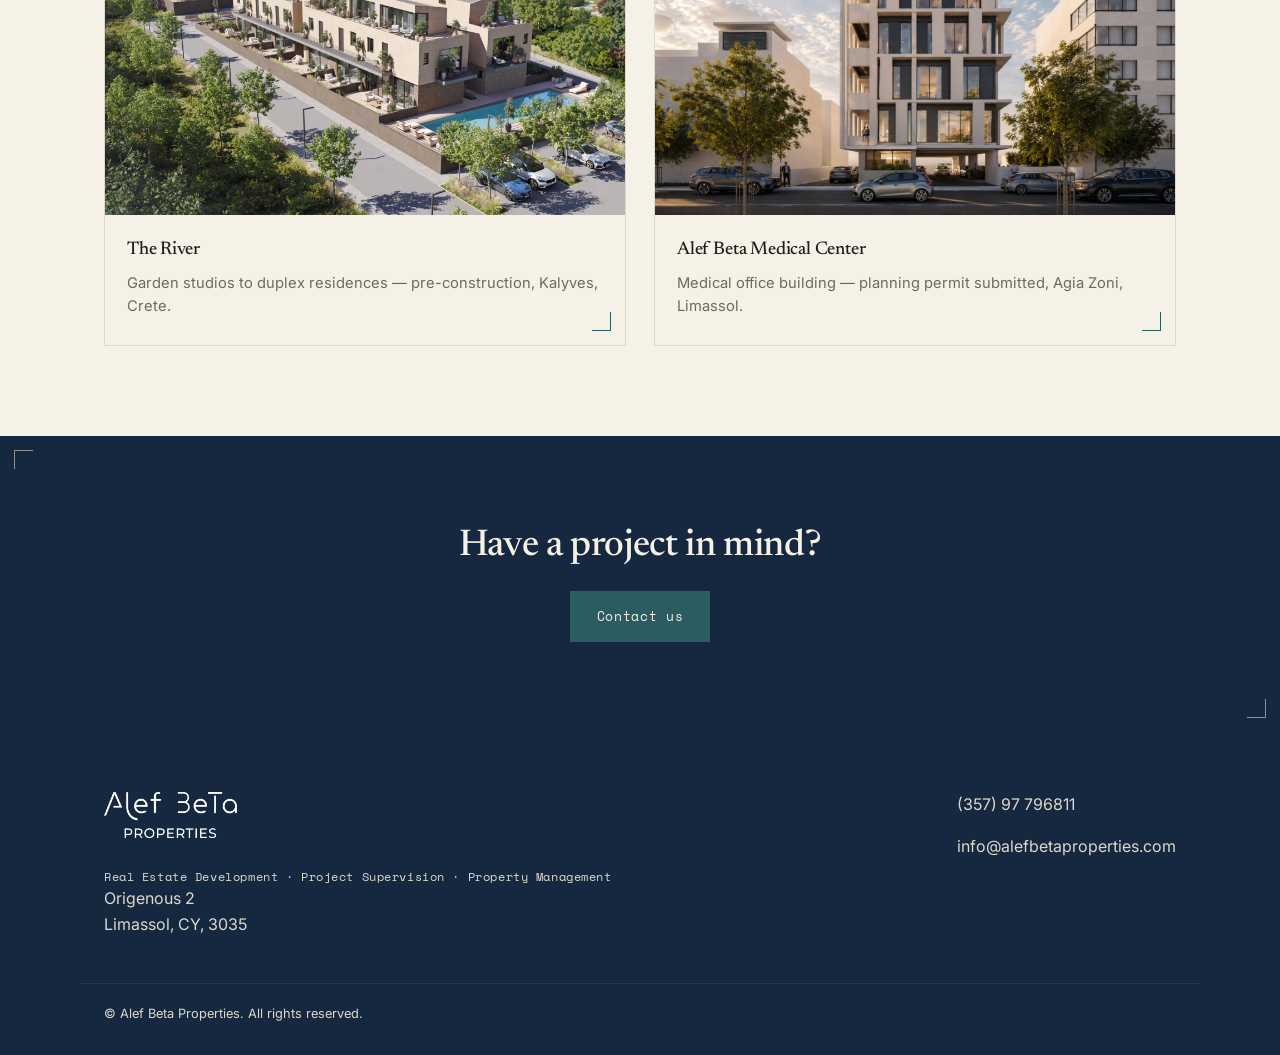
==== commit 5ed35ca5: "Refine copy per updated brief v2: combined-experience wording, hero repositioning Move the 40+ years" ====
--- a/index.html
+++ b/index.html
@@ -4,7 +4,7 @@
 <meta charset="UTF-8">
 <meta name="viewport" content="width=device-width, initial-scale=1.0">
 <title>Alef Beta Properties — Real Estate Development, Limassol</title>
-<meta name="description" content="Alef Beta is a real estate development company based in Limassol, Cyprus, with over 40 years of experience across residential and commercial real estate, project supervision and property management.">
+<meta name="description" content="Alef Beta is a real estate development company based in Limassol, Cyprus, specialising in residential and commercial developments across Cyprus, Israel and Greece.">
 <link rel="preconnect" href="https://fonts.googleapis.com">
 <link rel="preconnect" href="https://fonts.gstatic.com" crossorigin>
 <link href="https://fonts.googleapis.com/css2?family=Newsreader:ital,wght@0,400;0,500;1,400&family=Space+Mono:wght@400;700&family=Inter:wght@400;500;600&display=swap" rel="stylesheet">
@@ -45,7 +45,7 @@
   <div class="wrap hero-inner">
     <span class="coord">LIMASSOL, CYPRUS</span>
     <h1 class="reveal-words">Real estate, built with experience.</h1>
-    <p class="lede">Alef Beta is a real estate development company based in Limassol, Cyprus, with over 40 years of experience across residential and commercial real estate.</p>
+    <p class="lede">Alef Beta is a real estate development company based in Limassol, Cyprus, specialising in residential and commercial developments across Cyprus, Israel and Greece.</p>
     <a href="contact.html" class="btn">Get in touch</a>
   </div>
 </section>
@@ -54,7 +54,7 @@
   <div class="wrap stats-grid">
     <div class="stat">
       <span class="stat-value">40+</span>
-      <span class="stat-label">YEARS OF EXPERIENCE</span>
+      <span class="stat-label">YEARS OF COMBINED EXPERIENCE</span>
     </div>
     <div class="stat">
       <span class="stat-value">8</span>
@@ -72,7 +72,7 @@
     <div>
       <span class="eyebrow">WHO WE ARE</span>
       <h2 class="reveal-words">Built on experience. Focused on what's next.</h2>
-      <p>Alef Beta is a privately owned real estate development company based in Limassol, with over 40 years of experience in residential and commercial real estate.</p>
+      <p>Alef Beta is a privately owned real estate development company based in Limassol, active across Cyprus, Israel and Greece. Our team brings together over 40 years of combined experience in residential and commercial real estate.</p>
       <p>Today, our activities span Cyprus, Israel and Greece, combining our own developments with project supervision and property management services for property owners and investors.</p>
       <a href="about.html" class="link-arrow">More about us →</a>
     </div>
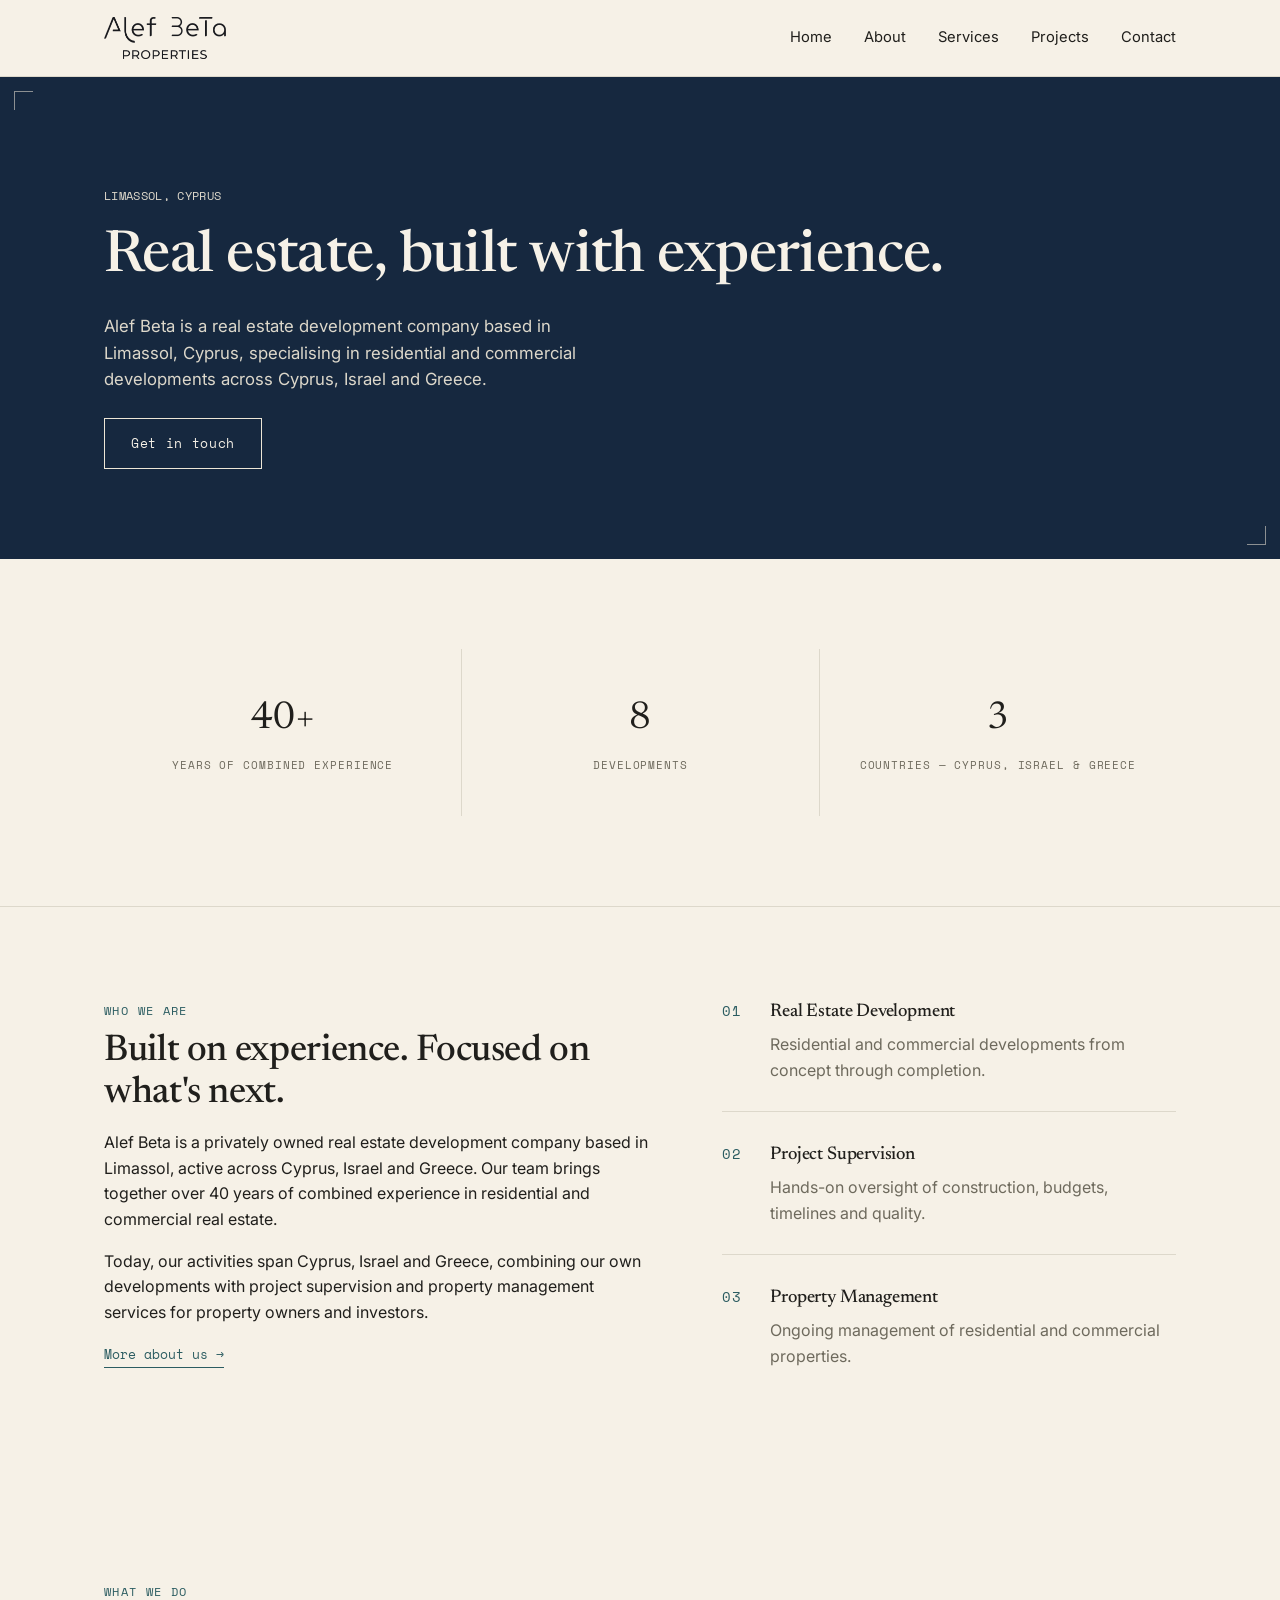
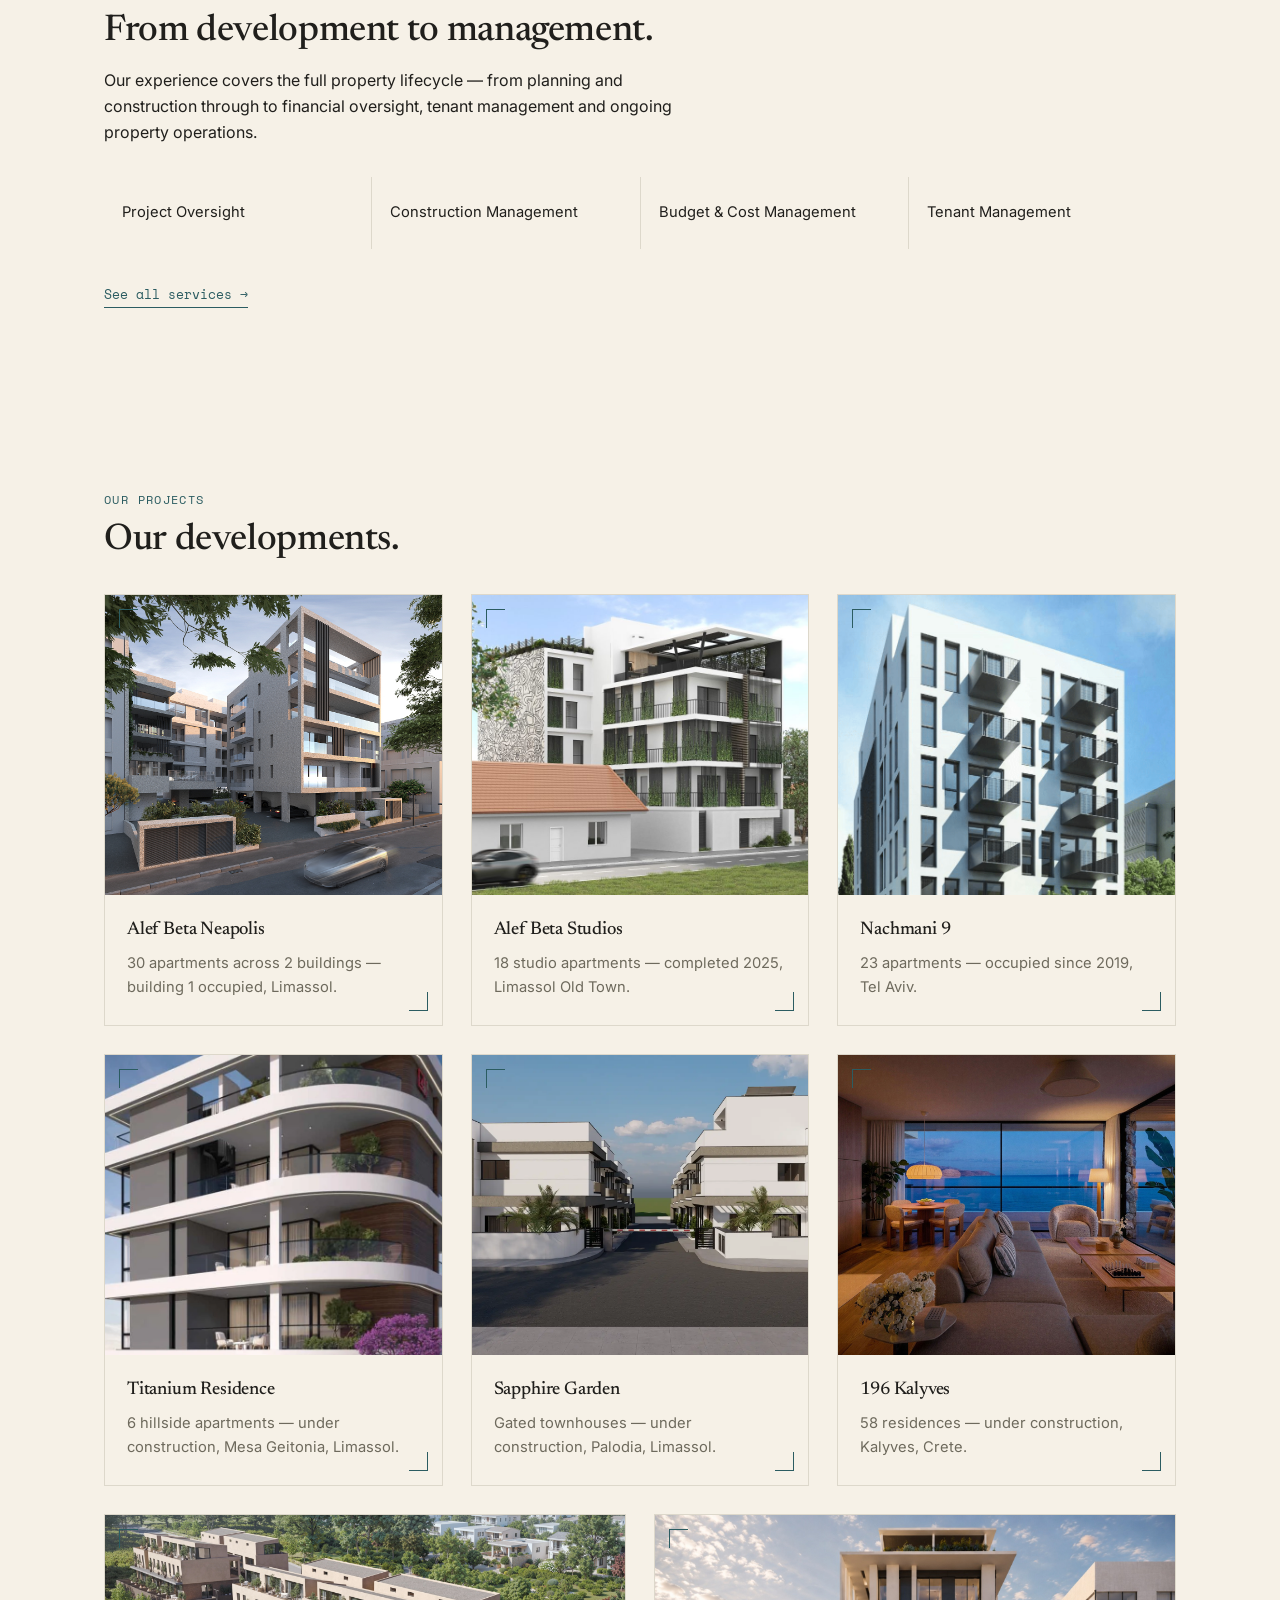
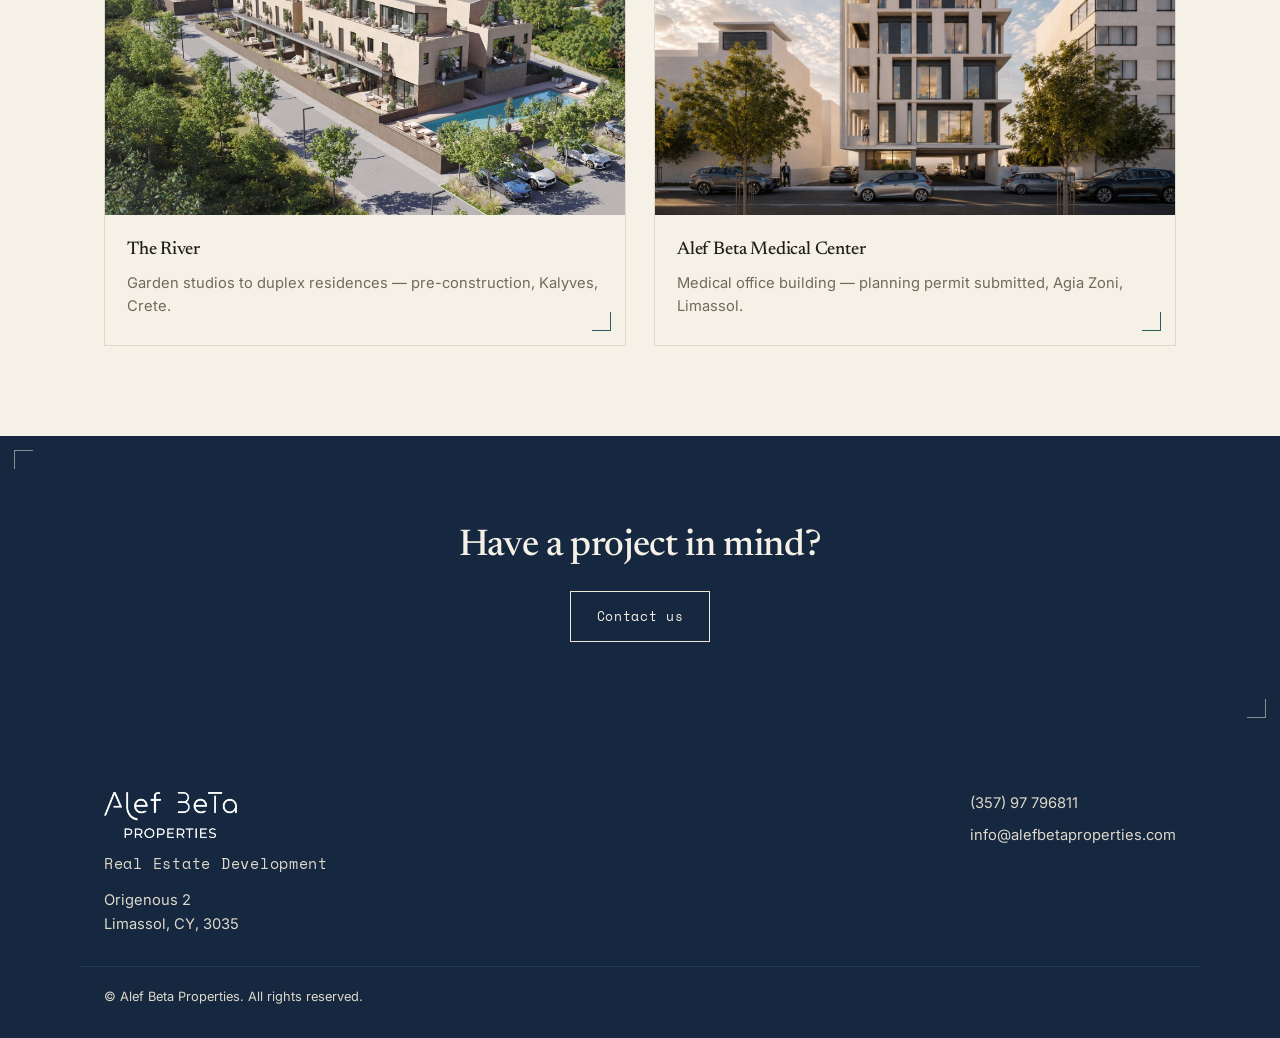
==== commit 8af0cce5: "Simplify footer tagline to Real Estate Development, tighten to logo Dropped the full three-capabilit" ====
--- a/index.html
+++ b/index.html
@@ -23,19 +23,7 @@
       <a href="index.html">Home</a>
       <a href="about.html">About</a>
       <a href="services.html">Services</a>
-      <div class="nav-dropdown" tabindex="0">
-        <span>Projects</span>
-        <div class="dropdown-menu">
-          <a href="project-enaerios-residence.html">Alef Beta Neapolis</a>
-          <a href="project-anexartisias-studios.html">Alef Beta Studios</a>
-          <a href="project-nachmani-9.html">Nachmani 9</a>
-          <a href="project-titanium-residence.html">Titanium Residence</a>
-          <a href="project-sapphire-garden.html">Sapphire Garden</a>
-          <a href="project-196-kalyves.html">196 Kalyves</a>
-          <a href="project-the-river.html">The River</a>
-          <a href="project-alef-beta-polyclinic.html">Alef Beta Medical Center</a>
-        </div>
-      </div>
+      <a href="projects.html">Projects</a>
       <a href="contact.html">Contact</a>
     </nav>
   </div>
@@ -193,7 +181,7 @@
   <div class="wrap footer-inner">
     <div>
       <p class="logo"><img src="images/logo/logo-white.png" alt="Alef Beta Properties"></p>
-      <p class="footer-descriptor">Real Estate Development &middot; Project Supervision &middot; Property Management</p>
+      <p class="footer-descriptor">Real Estate Development</p>
       <p>Origenous 2<br>Limassol, CY, 3035</p>
     </div>
     <div>
--- a/styles.css
+++ b/styles.css
@@ -158,6 +158,8 @@
 .btn:hover { opacity: 0.85; }
 .hero .btn { background: transparent; border-color: var(--line); color: var(--paper); }
 .hero .btn:hover { background: var(--line); color: var(--ink); }
+.cta .btn { background: transparent; border-color: var(--line); color: var(--paper); }
+.cta .btn:hover { background: var(--line); color: var(--ink); }
 
 /* Stats */
 .stats { border-bottom: 1px solid var(--stone-light); }
@@ -240,8 +242,12 @@
 .site-footer { background: var(--ink); color: var(--stone-light); padding: 60px 0 30px; }
 .footer-inner { display: flex; justify-content: space-between; flex-wrap: wrap; gap: 24px; padding-bottom: 30px; border-bottom: 1px solid var(--ink-2); }
 .footer-inner .logo img { height: 46px; }
-.footer-inner p { color: var(--stone-light); }
-.footer-descriptor { font-family: var(--mono); font-size: 0.72rem; letter-spacing: 0.05em; color: var(--stone-light); margin: 6px 0 0; }
+.footer-inner .logo { margin-bottom: 6px; }
+.footer-inner p { color: var(--stone-light); font-size: 0.92rem; }
+.footer-descriptor { font-family: var(--mono); font-size: 0.72rem; letter-spacing: 0.05em; color: var(--stone-light); margin: 0 0 14px; }
+.footer-inner > div:first-child p:last-child { margin-bottom: 0; }
+.footer-inner > div:last-child p { margin: 0 0 8px; }
+.footer-inner > div:last-child p:last-child { margin-bottom: 0; }
 .footer-inner a:hover { color: var(--paper); }
 .copyright { font-size: 0.8rem; color: var(--stone-light); padding-top: 20px; margin: 0; }
 
@@ -364,6 +370,9 @@
 .contact-form textarea { resize: vertical; min-height: 140px; }
 .contact-form .btn { border: none; cursor: pointer; }
 .form-note { font-size: 0.82rem; color: var(--stone); margin-top: 12px; }
+.form-success { max-width: 620px; margin-top: 8px; padding: 32px 28px; background: var(--paper); border: 1px solid var(--stone-light); }
+.form-success h3 { margin: 0 0 0.4em; }
+.form-success p { margin: 0; color: var(--stone); }
 
 /* Word-reveal headings (progressive enhancement via animate.js) */
 .reveal-words .word { display: inline-block; overflow: hidden; vertical-align: top; }
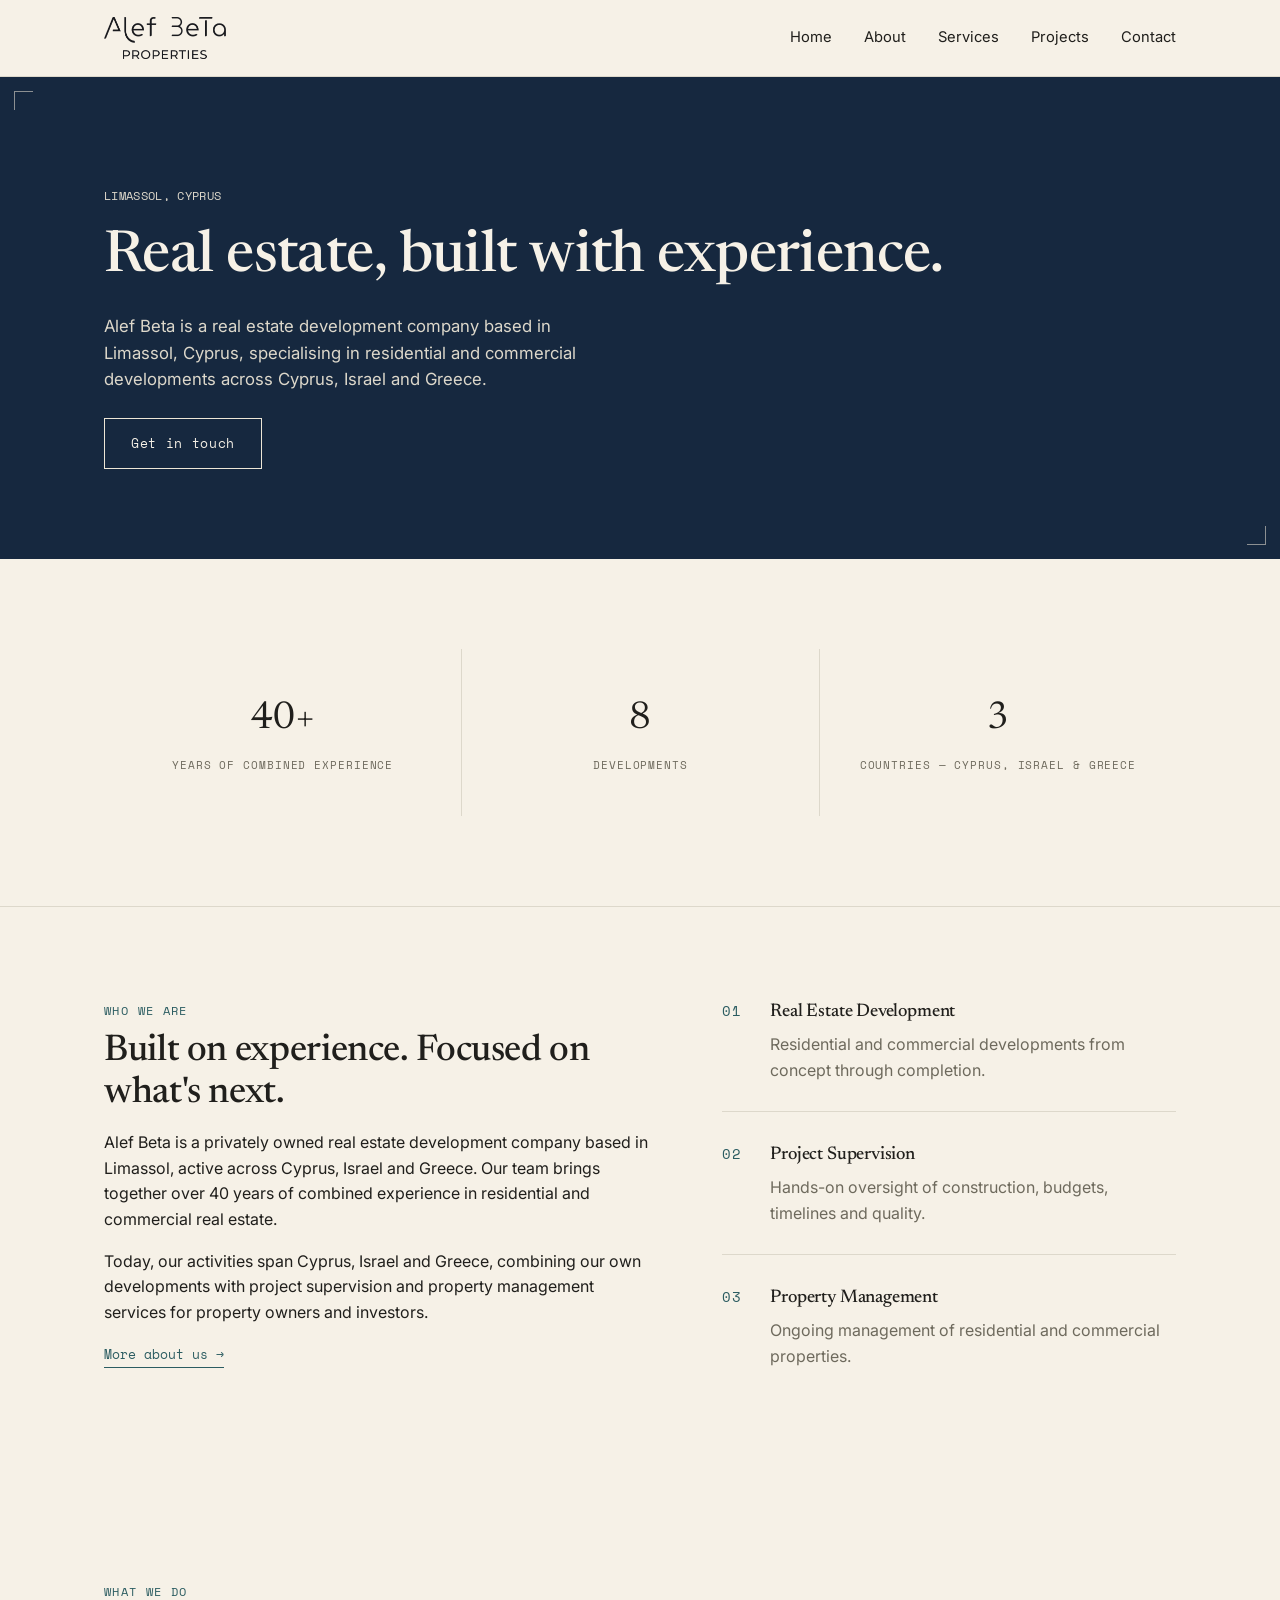
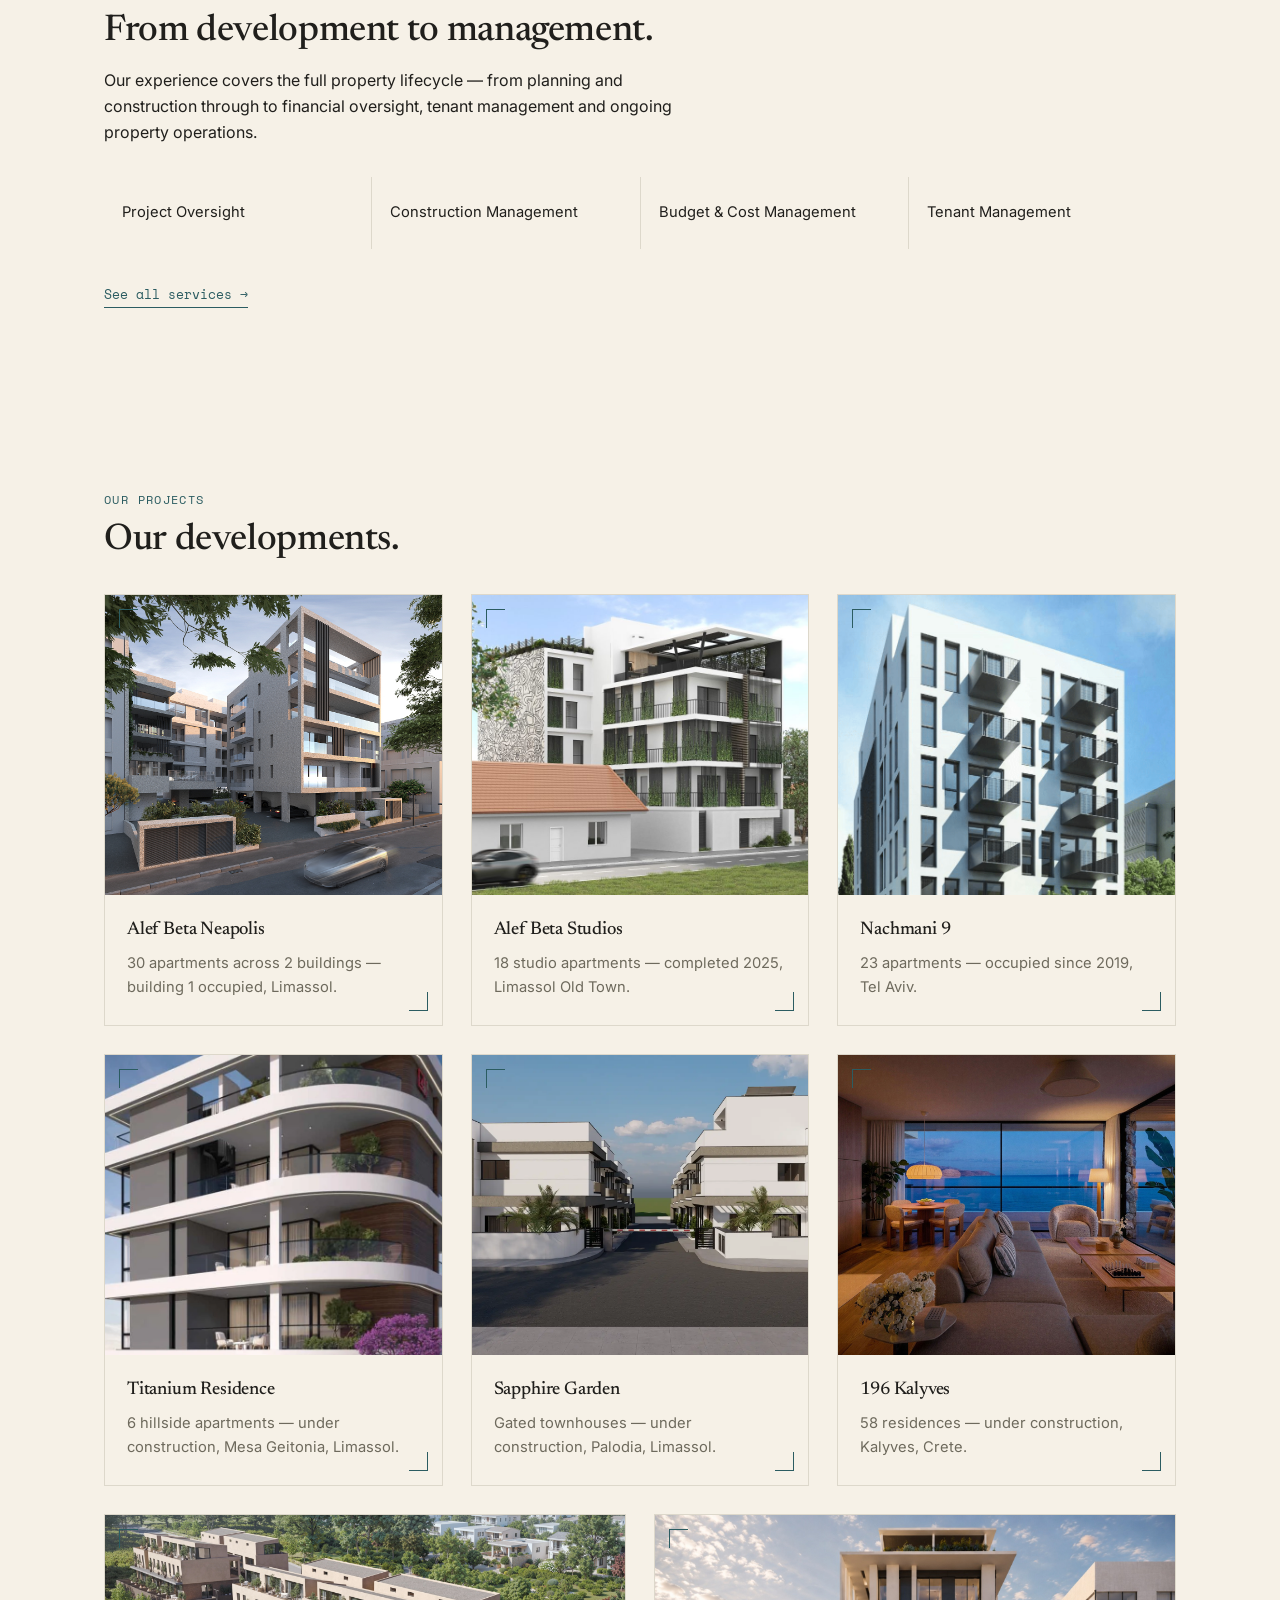
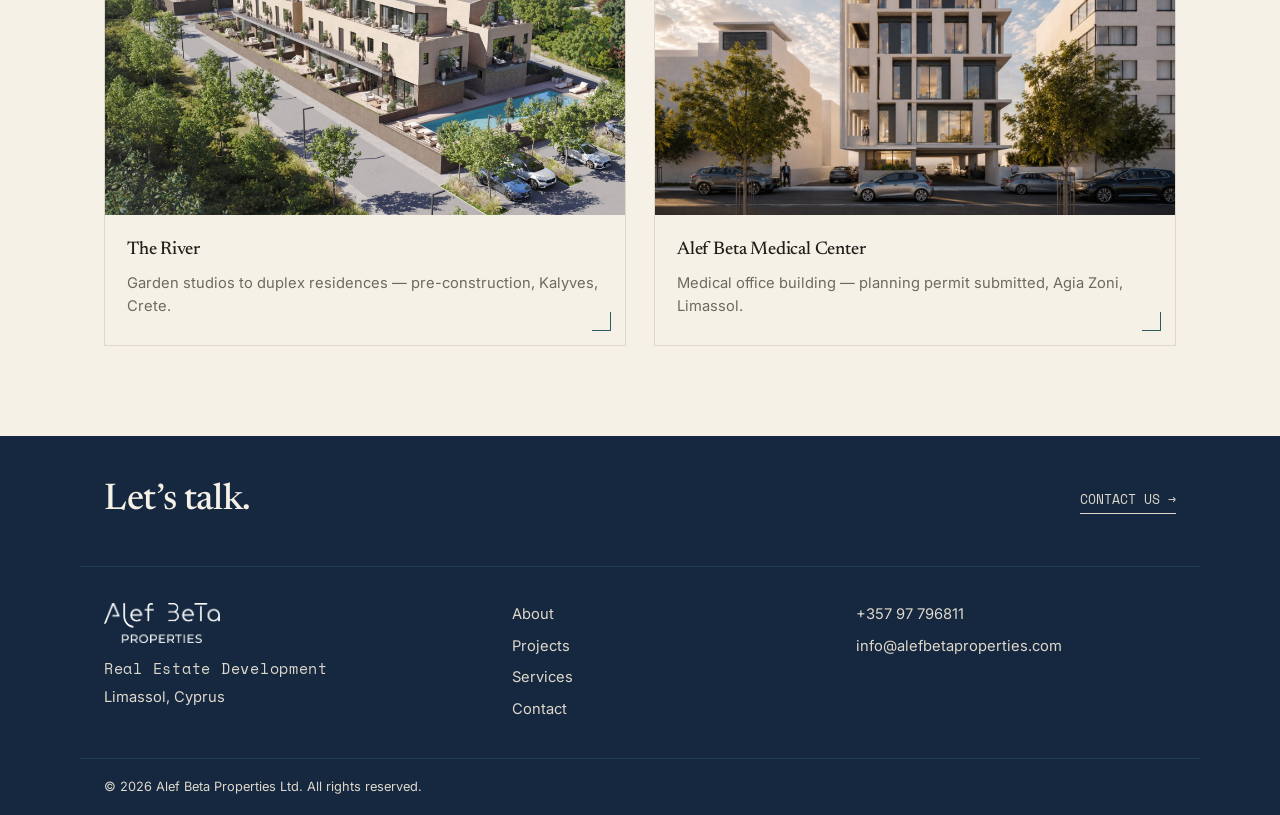
==== commit 69be22d7: "Redesign footer as one cohesive composition Merges the separate per-page CTA section into the footer" ====
--- a/index.html
+++ b/index.html
@@ -170,27 +170,30 @@
   </div>
 </section>
 
-<section class="cta frame on-dark">
-  <div class="wrap">
-    <h2>Have a project in mind?</h2>
-    <a href="contact.html" class="btn">Contact us</a>
-  </div>
-</section>
-
 <footer class="site-footer">
-  <div class="wrap footer-inner">
+  <div class="wrap footer-cta">
+    <h2>Let&rsquo;s talk.</h2>
+    <a href="contact.html" class="link-arrow">CONTACT US &rarr;</a>
+  </div>
+  <div class="wrap footer-columns">
     <div>
       <p class="logo"><img src="images/logo/logo-white.png" alt="Alef Beta Properties"></p>
       <p class="footer-descriptor">Real Estate Development</p>
-      <p>Origenous 2<br>Limassol, CY, 3035</p>
-    </div>
-    <div>
-      <p><a href="tel:+35797796811">(357) 97 796811</a></p>
+      <p>Limassol, Cyprus</p>
+    </div>
+    <nav class="footer-nav">
+      <a href="about.html">About</a>
+      <a href="projects.html">Projects</a>
+      <a href="services.html">Services</a>
+      <a href="contact.html">Contact</a>
+    </nav>
+    <div class="footer-contact">
+      <p><a href="tel:+35797796811">+357 97 796811</a></p>
       <p><a href="mailto:info@alefbetaproperties.com">info@alefbetaproperties.com</a></p>
     </div>
   </div>
-  <div class="wrap">
-    <p class="copyright">© Alef Beta Properties. All rights reserved.</p>
+  <div class="wrap footer-bottom">
+    <p class="copyright">&copy; 2026 Alef Beta Properties Ltd. All rights reserved.</p>
   </div>
 </footer>
 
--- a/styles.css
+++ b/styles.css
@@ -158,8 +158,6 @@
 .btn:hover { opacity: 0.85; }
 .hero .btn { background: transparent; border-color: var(--line); color: var(--paper); }
 .hero .btn:hover { background: var(--line); color: var(--ink); }
-.cta .btn { background: transparent; border-color: var(--line); color: var(--paper); }
-.cta .btn:hover { background: var(--line); color: var(--ink); }
 
 /* Stats */
 .stats { border-bottom: 1px solid var(--stone-light); }
@@ -236,20 +234,30 @@
   }
 }
 
-.cta { background: var(--ink); color: var(--paper); text-align: center; }
-.cta h2 { color: var(--paper); }
-
-.site-footer { background: var(--ink); color: var(--stone-light); padding: 60px 0 30px; }
-.footer-inner { display: flex; justify-content: space-between; flex-wrap: wrap; gap: 24px; padding-bottom: 30px; border-bottom: 1px solid var(--ink-2); }
-.footer-inner .logo img { height: 46px; }
-.footer-inner .logo { margin-bottom: 6px; }
-.footer-inner p { color: var(--stone-light); font-size: 0.92rem; }
-.footer-descriptor { font-family: var(--mono); font-size: 0.72rem; letter-spacing: 0.05em; color: var(--stone-light); margin: 0 0 14px; }
-.footer-inner > div:first-child p:last-child { margin-bottom: 0; }
-.footer-inner > div:last-child p { margin: 0 0 8px; }
-.footer-inner > div:last-child p:last-child { margin-bottom: 0; }
-.footer-inner a:hover { color: var(--paper); }
-.copyright { font-size: 0.8rem; color: var(--stone-light); padding-top: 20px; margin: 0; }
+.site-footer { background: var(--ink); color: var(--stone-light); }
+
+.footer-cta { display: flex; align-items: center; justify-content: space-between; flex-wrap: wrap; gap: 16px; padding: 44px 24px; }
+.footer-cta h2 { color: var(--paper); margin: 0; }
+.footer-cta .link-arrow { color: var(--stone-light); border-bottom-color: var(--stone-light); }
+.footer-cta .link-arrow:hover { color: var(--paper); border-bottom-color: var(--paper); }
+
+.footer-columns { display: grid; grid-template-columns: 1.2fr 1fr 1fr; gap: 24px; padding: 36px 24px; border-top: 1px solid var(--ink-2); }
+.footer-columns .logo img { height: 40px; }
+.footer-columns .logo { margin-bottom: 6px; }
+.footer-columns p { color: var(--stone-light); font-size: 0.92rem; margin: 0 0 6px; }
+.footer-columns p:last-child { margin-bottom: 0; }
+.footer-descriptor { font-family: var(--mono); font-size: 0.72rem; letter-spacing: 0.05em; color: var(--stone-light); margin: 0 0 10px; }
+.footer-nav, .footer-contact { display: flex; flex-direction: column; gap: 8px; }
+.footer-contact p { margin: 0; }
+.footer-nav a, .footer-contact a { color: var(--stone-light); font-size: 0.92rem; }
+.footer-nav a:hover, .footer-contact a:hover { color: var(--paper); }
+
+.footer-bottom { display: flex; align-items: center; justify-content: space-between; flex-wrap: wrap; gap: 8px; padding: 18px 24px; border-top: 1px solid var(--ink-2); }
+.copyright { font-size: 0.8rem; color: var(--stone-light); margin: 0; }
+
+@media (max-width: 760px) {
+  .footer-columns { grid-template-columns: 1fr; gap: 28px; }
+}
 
 /* Spec table (project pages) */
 .spec-table { width: 100%; border-collapse: collapse; font-family: var(--mono); font-size: 0.88rem; margin: 24px 0; }
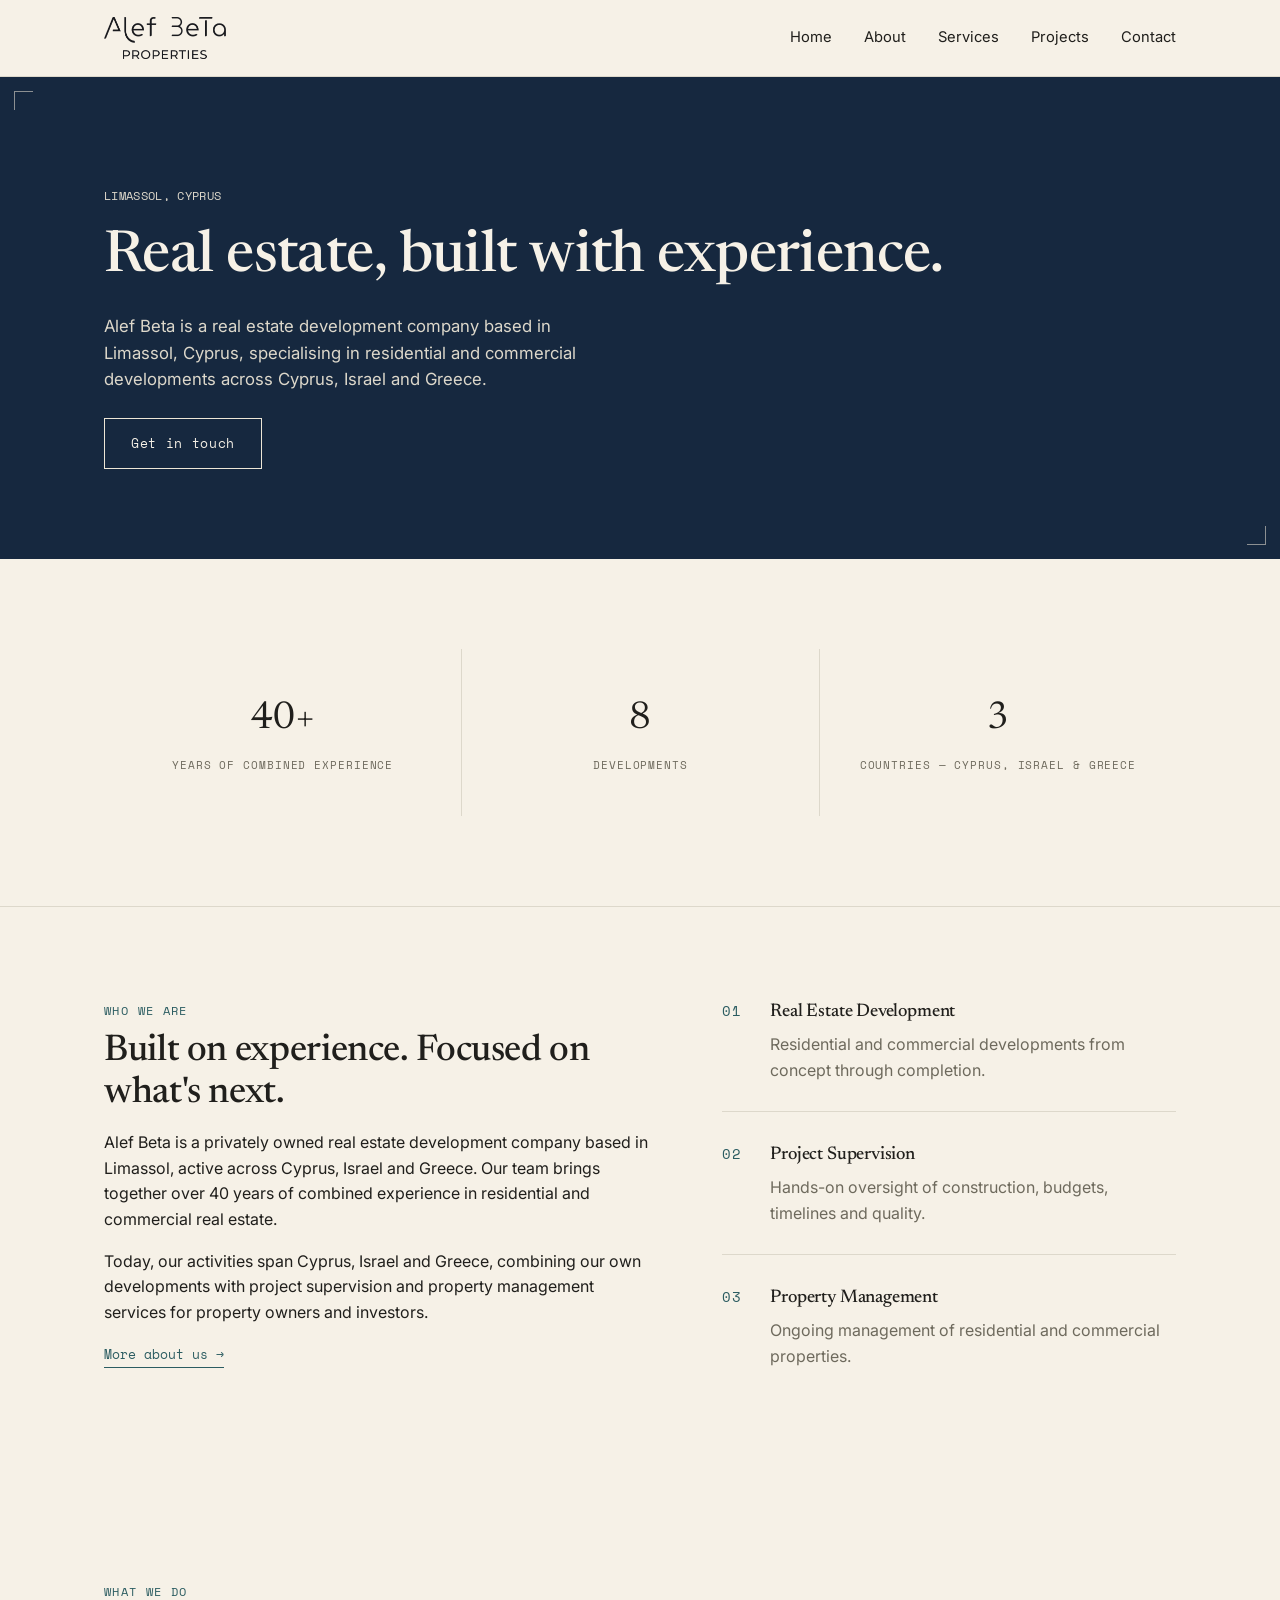
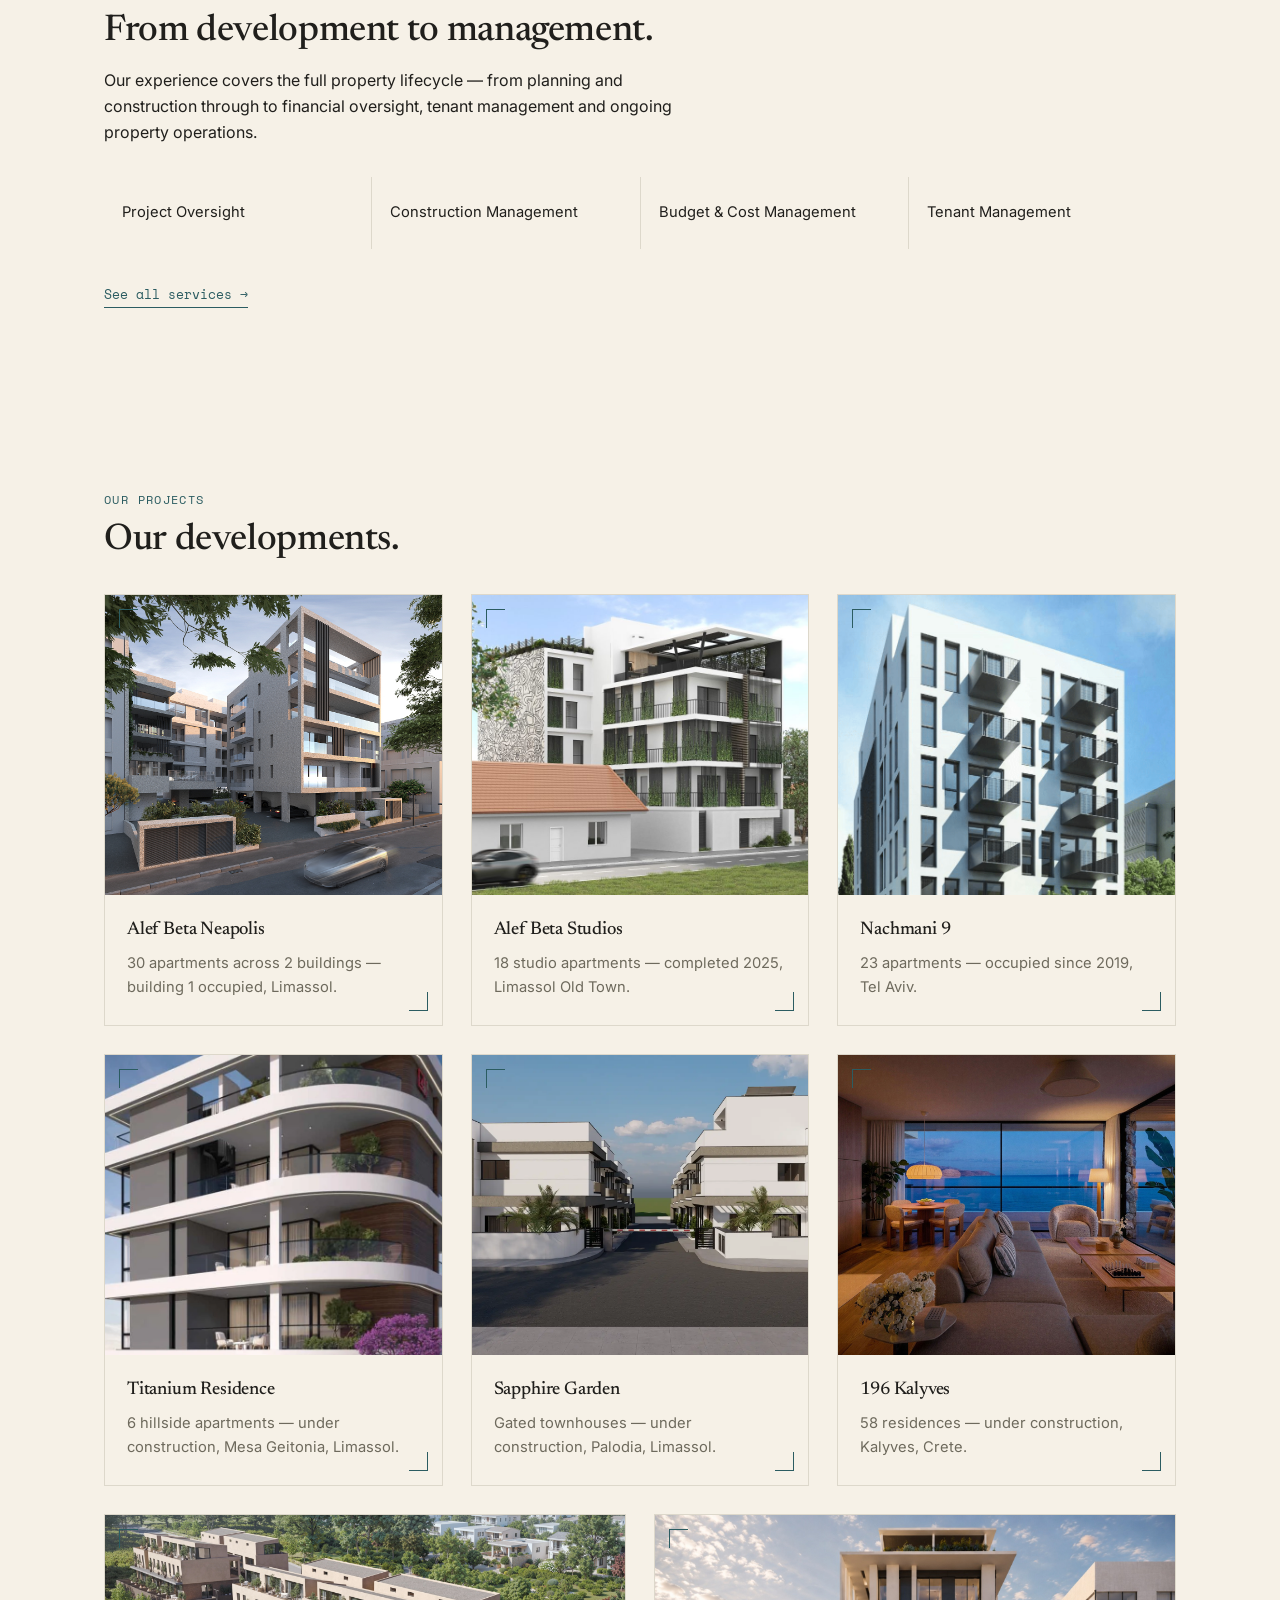
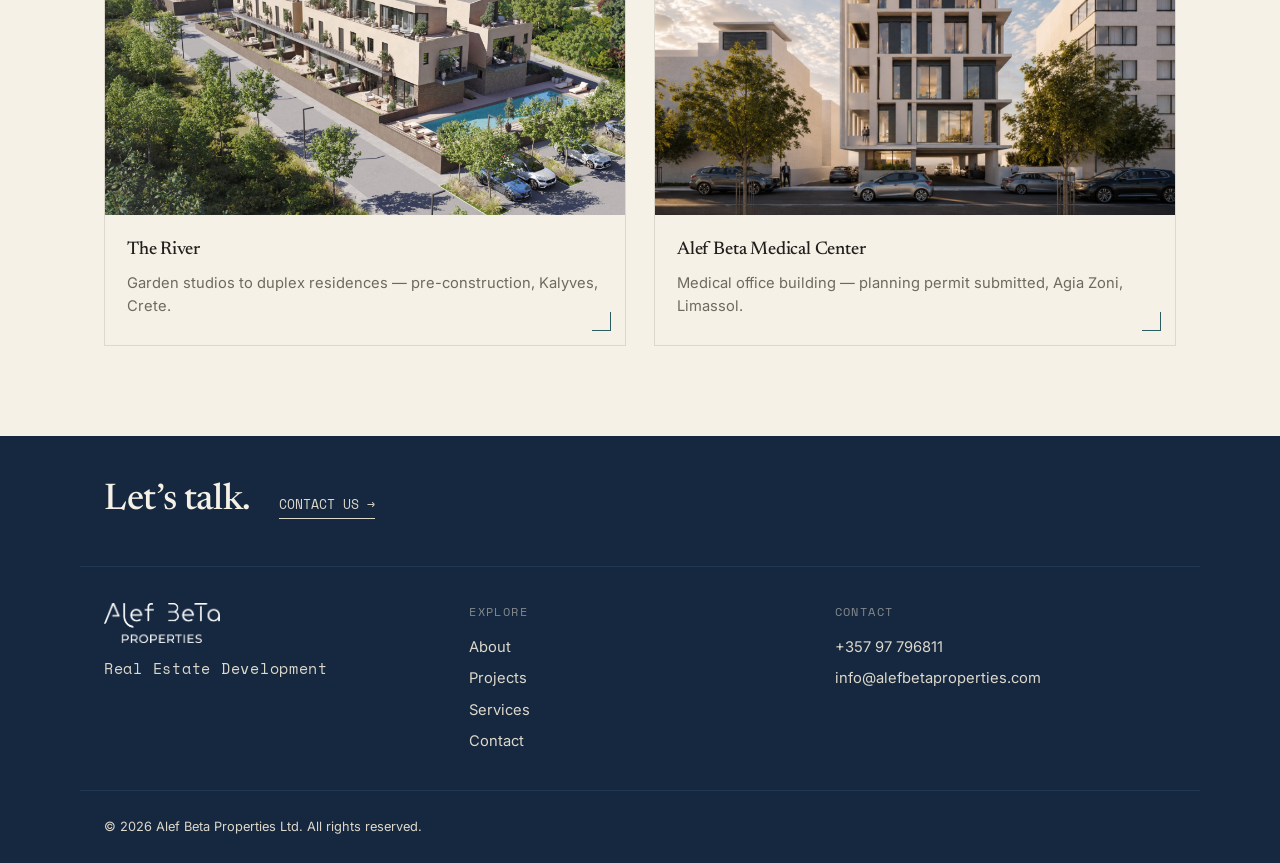
==== commit 7b22f8b6: "Refine footer: tighter CTA, even columns, section labels Removed the Limassol, Cyprus line under the" ====
--- a/index.html
+++ b/index.html
@@ -179,15 +179,16 @@
     <div>
       <p class="logo"><img src="images/logo/logo-white.png" alt="Alef Beta Properties"></p>
       <p class="footer-descriptor">Real Estate Development</p>
-      <p>Limassol, Cyprus</p>
     </div>
     <nav class="footer-nav">
+      <span class="eyebrow">EXPLORE</span>
       <a href="about.html">About</a>
       <a href="projects.html">Projects</a>
       <a href="services.html">Services</a>
       <a href="contact.html">Contact</a>
     </nav>
     <div class="footer-contact">
+      <span class="eyebrow">CONTACT</span>
       <p><a href="tel:+35797796811">+357 97 796811</a></p>
       <p><a href="mailto:info@alefbetaproperties.com">info@alefbetaproperties.com</a></p>
     </div>
--- a/styles.css
+++ b/styles.css
@@ -236,23 +236,24 @@
 
 .site-footer { background: var(--ink); color: var(--stone-light); }
 
-.footer-cta { display: flex; align-items: center; justify-content: space-between; flex-wrap: wrap; gap: 16px; padding: 44px 24px; }
+.footer-cta { display: flex; align-items: baseline; flex-wrap: wrap; gap: 28px; padding: 44px 24px; }
 .footer-cta h2 { color: var(--paper); margin: 0; }
 .footer-cta .link-arrow { color: var(--stone-light); border-bottom-color: var(--stone-light); }
 .footer-cta .link-arrow:hover { color: var(--paper); border-bottom-color: var(--paper); }
 
-.footer-columns { display: grid; grid-template-columns: 1.2fr 1fr 1fr; gap: 24px; padding: 36px 24px; border-top: 1px solid var(--ink-2); }
+.footer-columns { display: grid; grid-template-columns: 1fr 1fr 1fr; gap: 24px; padding: 36px 24px; border-top: 1px solid var(--ink-2); }
 .footer-columns .logo img { height: 40px; }
 .footer-columns .logo { margin-bottom: 6px; }
 .footer-columns p { color: var(--stone-light); font-size: 0.92rem; margin: 0 0 6px; }
 .footer-columns p:last-child { margin-bottom: 0; }
-.footer-descriptor { font-family: var(--mono); font-size: 0.72rem; letter-spacing: 0.05em; color: var(--stone-light); margin: 0 0 10px; }
+.footer-columns .eyebrow { color: var(--stone-light); opacity: 0.55; margin-bottom: 6px; }
+.footer-descriptor { font-family: var(--mono); font-size: 0.72rem; letter-spacing: 0.05em; color: var(--stone-light); margin: 0; }
 .footer-nav, .footer-contact { display: flex; flex-direction: column; gap: 8px; }
 .footer-contact p { margin: 0; }
 .footer-nav a, .footer-contact a { color: var(--stone-light); font-size: 0.92rem; }
 .footer-nav a:hover, .footer-contact a:hover { color: var(--paper); }
 
-.footer-bottom { display: flex; align-items: center; justify-content: space-between; flex-wrap: wrap; gap: 8px; padding: 18px 24px; border-top: 1px solid var(--ink-2); }
+.footer-bottom { display: flex; align-items: center; justify-content: space-between; flex-wrap: wrap; gap: 8px; padding: 26px 24px; border-top: 1px solid var(--ink-2); }
 .copyright { font-size: 0.8rem; color: var(--stone-light); margin: 0; }
 
 @media (max-width: 760px) {
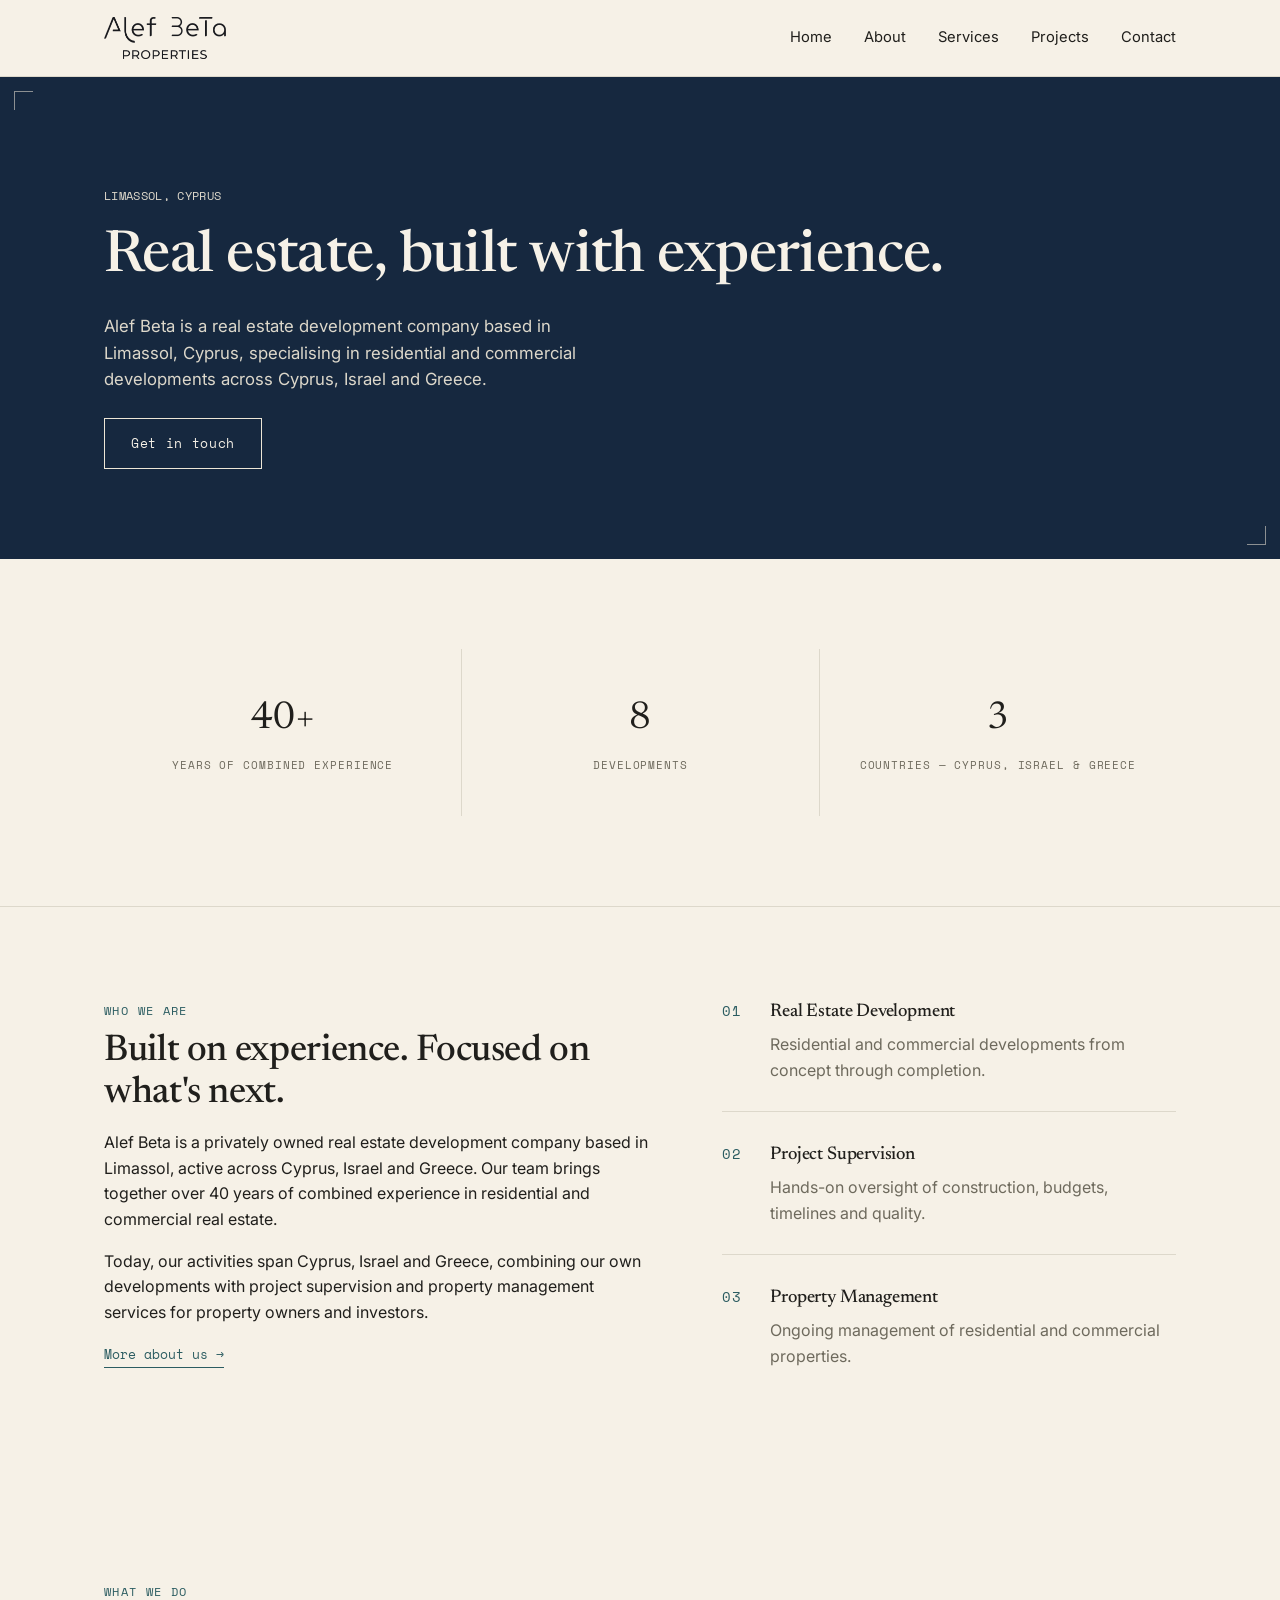
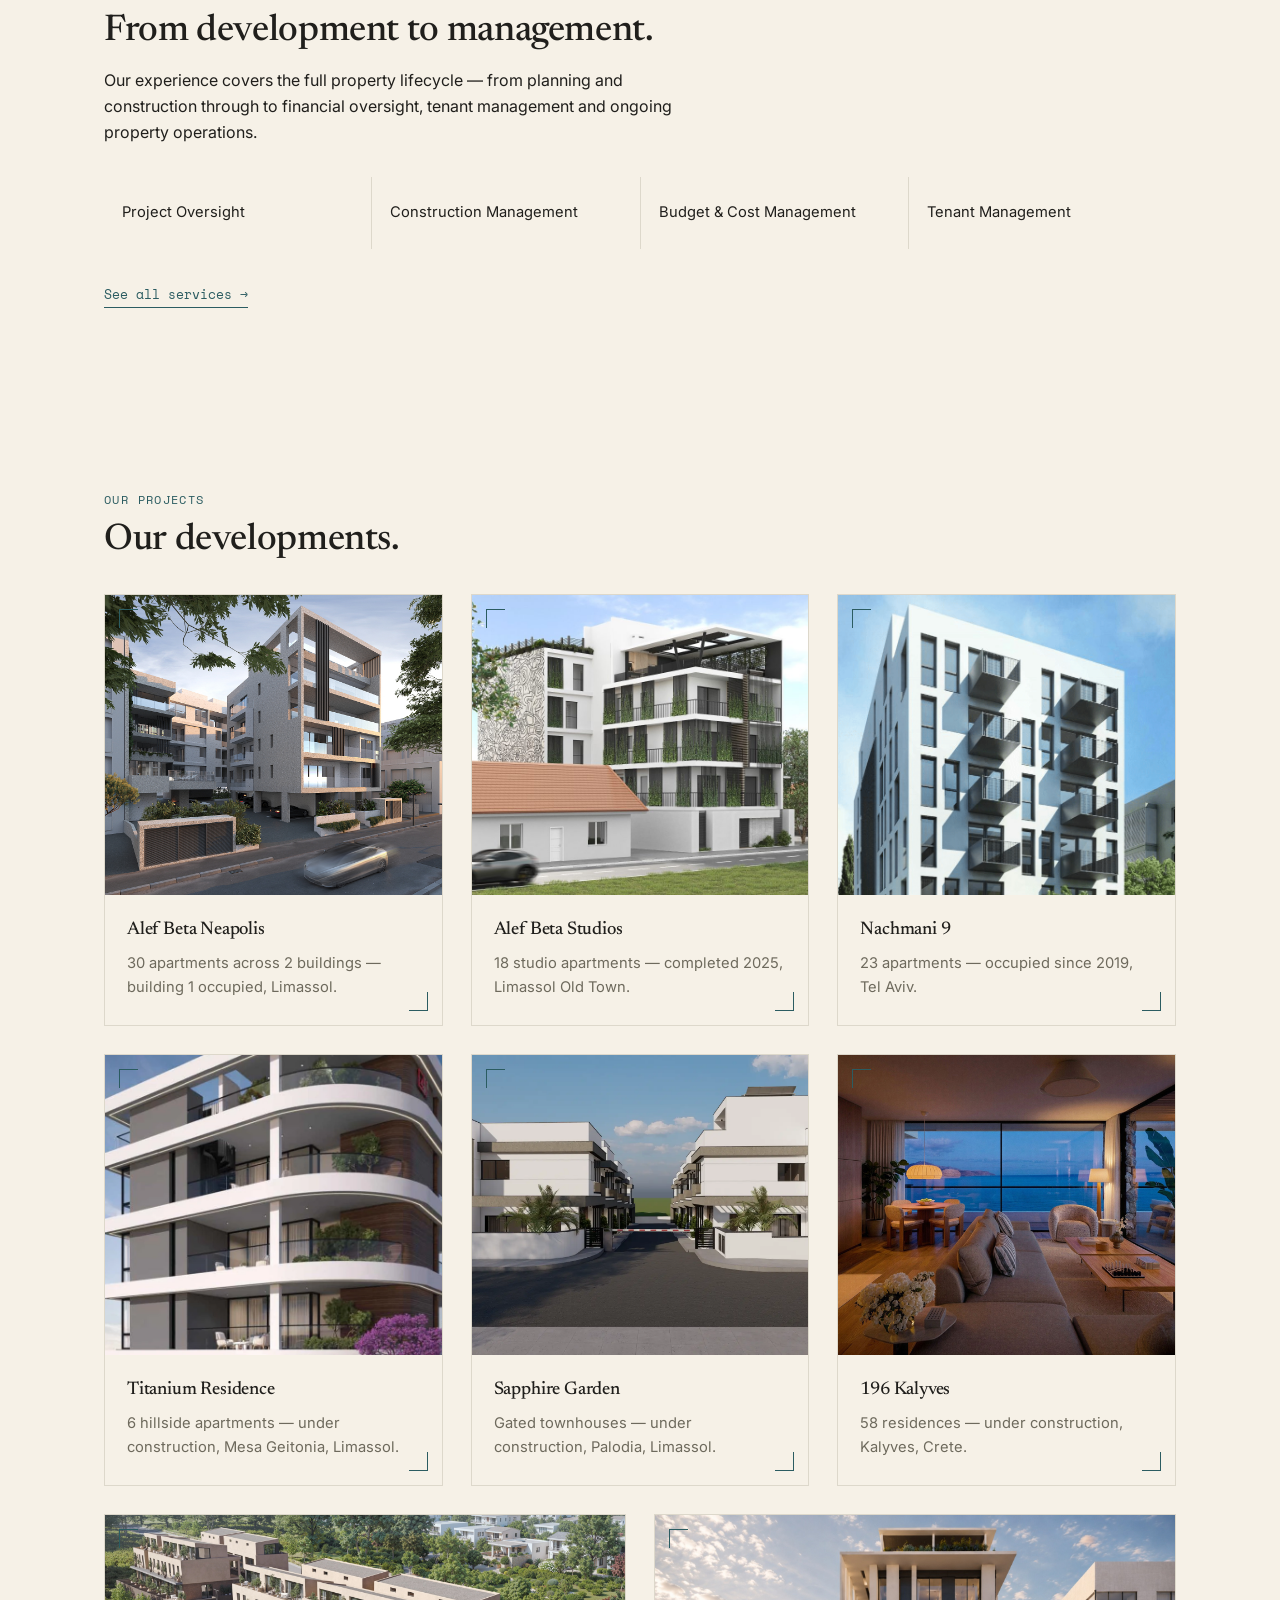
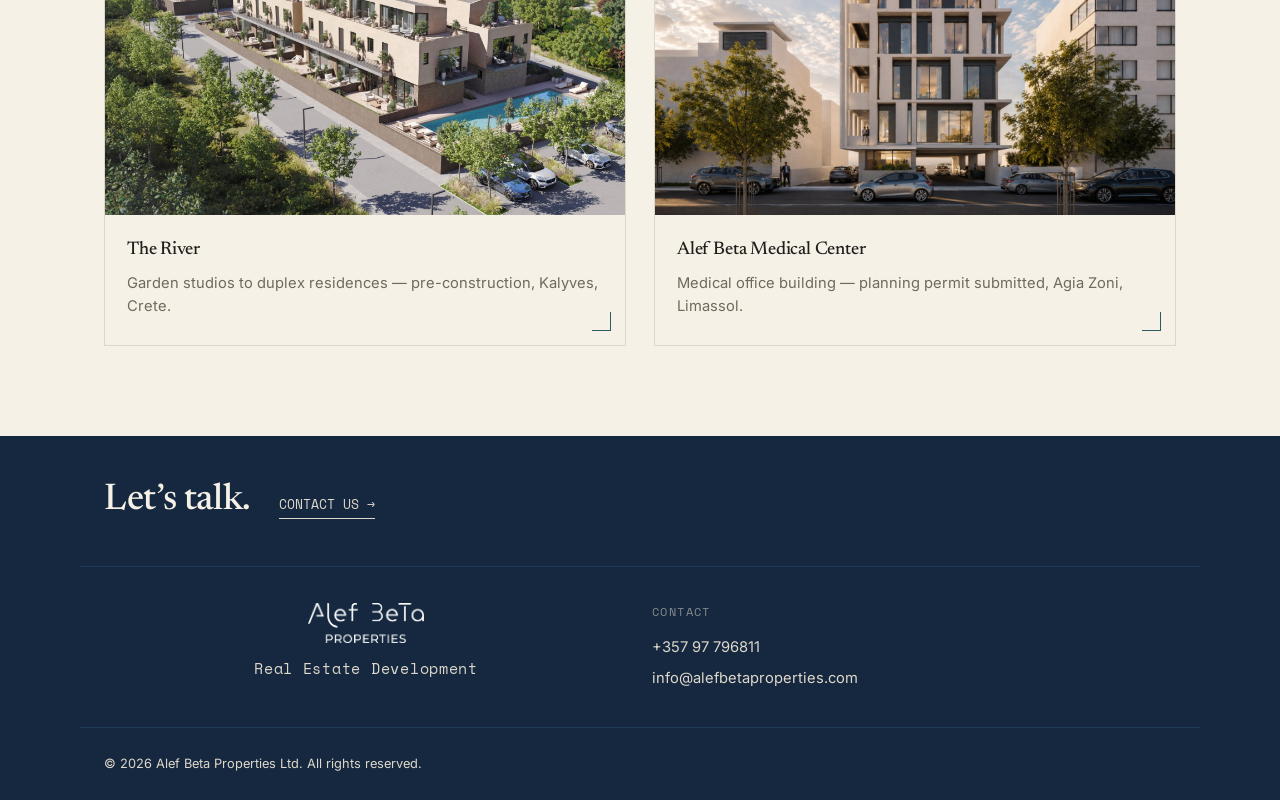
==== commit 4f6d627e: "Remove footer navigation column, center company block under logo Dropped the EXPLORE nav column (Abo" ====
--- a/index.html
+++ b/index.html
@@ -180,13 +180,6 @@
       <p class="logo"><img src="images/logo/logo-white.png" alt="Alef Beta Properties"></p>
       <p class="footer-descriptor">Real Estate Development</p>
     </div>
-    <nav class="footer-nav">
-      <span class="eyebrow">EXPLORE</span>
-      <a href="about.html">About</a>
-      <a href="projects.html">Projects</a>
-      <a href="services.html">Services</a>
-      <a href="contact.html">Contact</a>
-    </nav>
     <div class="footer-contact">
       <span class="eyebrow">CONTACT</span>
       <p><a href="tel:+35797796811">+357 97 796811</a></p>
--- a/styles.css
+++ b/styles.css
@@ -241,17 +241,18 @@
 .footer-cta .link-arrow { color: var(--stone-light); border-bottom-color: var(--stone-light); }
 .footer-cta .link-arrow:hover { color: var(--paper); border-bottom-color: var(--paper); }
 
-.footer-columns { display: grid; grid-template-columns: 1fr 1fr 1fr; gap: 24px; padding: 36px 24px; border-top: 1px solid var(--ink-2); }
+.footer-columns { display: grid; grid-template-columns: 1fr 1fr; gap: 24px; padding: 36px 24px; border-top: 1px solid var(--ink-2); }
+.footer-columns > div:first-child { text-align: center; }
 .footer-columns .logo img { height: 40px; }
 .footer-columns .logo { margin-bottom: 6px; }
 .footer-columns p { color: var(--stone-light); font-size: 0.92rem; margin: 0 0 6px; }
 .footer-columns p:last-child { margin-bottom: 0; }
 .footer-columns .eyebrow { color: var(--stone-light); opacity: 0.55; margin-bottom: 6px; }
 .footer-descriptor { font-family: var(--mono); font-size: 0.72rem; letter-spacing: 0.05em; color: var(--stone-light); margin: 0; }
-.footer-nav, .footer-contact { display: flex; flex-direction: column; gap: 8px; }
+.footer-contact { display: flex; flex-direction: column; gap: 8px; }
 .footer-contact p { margin: 0; }
-.footer-nav a, .footer-contact a { color: var(--stone-light); font-size: 0.92rem; }
-.footer-nav a:hover, .footer-contact a:hover { color: var(--paper); }
+.footer-contact a { color: var(--stone-light); font-size: 0.92rem; }
+.footer-contact a:hover { color: var(--paper); }
 
 .footer-bottom { display: flex; align-items: center; justify-content: space-between; flex-wrap: wrap; gap: 8px; padding: 26px 24px; border-top: 1px solid var(--ink-2); }
 .copyright { font-size: 0.8rem; color: var(--stone-light); margin: 0; }
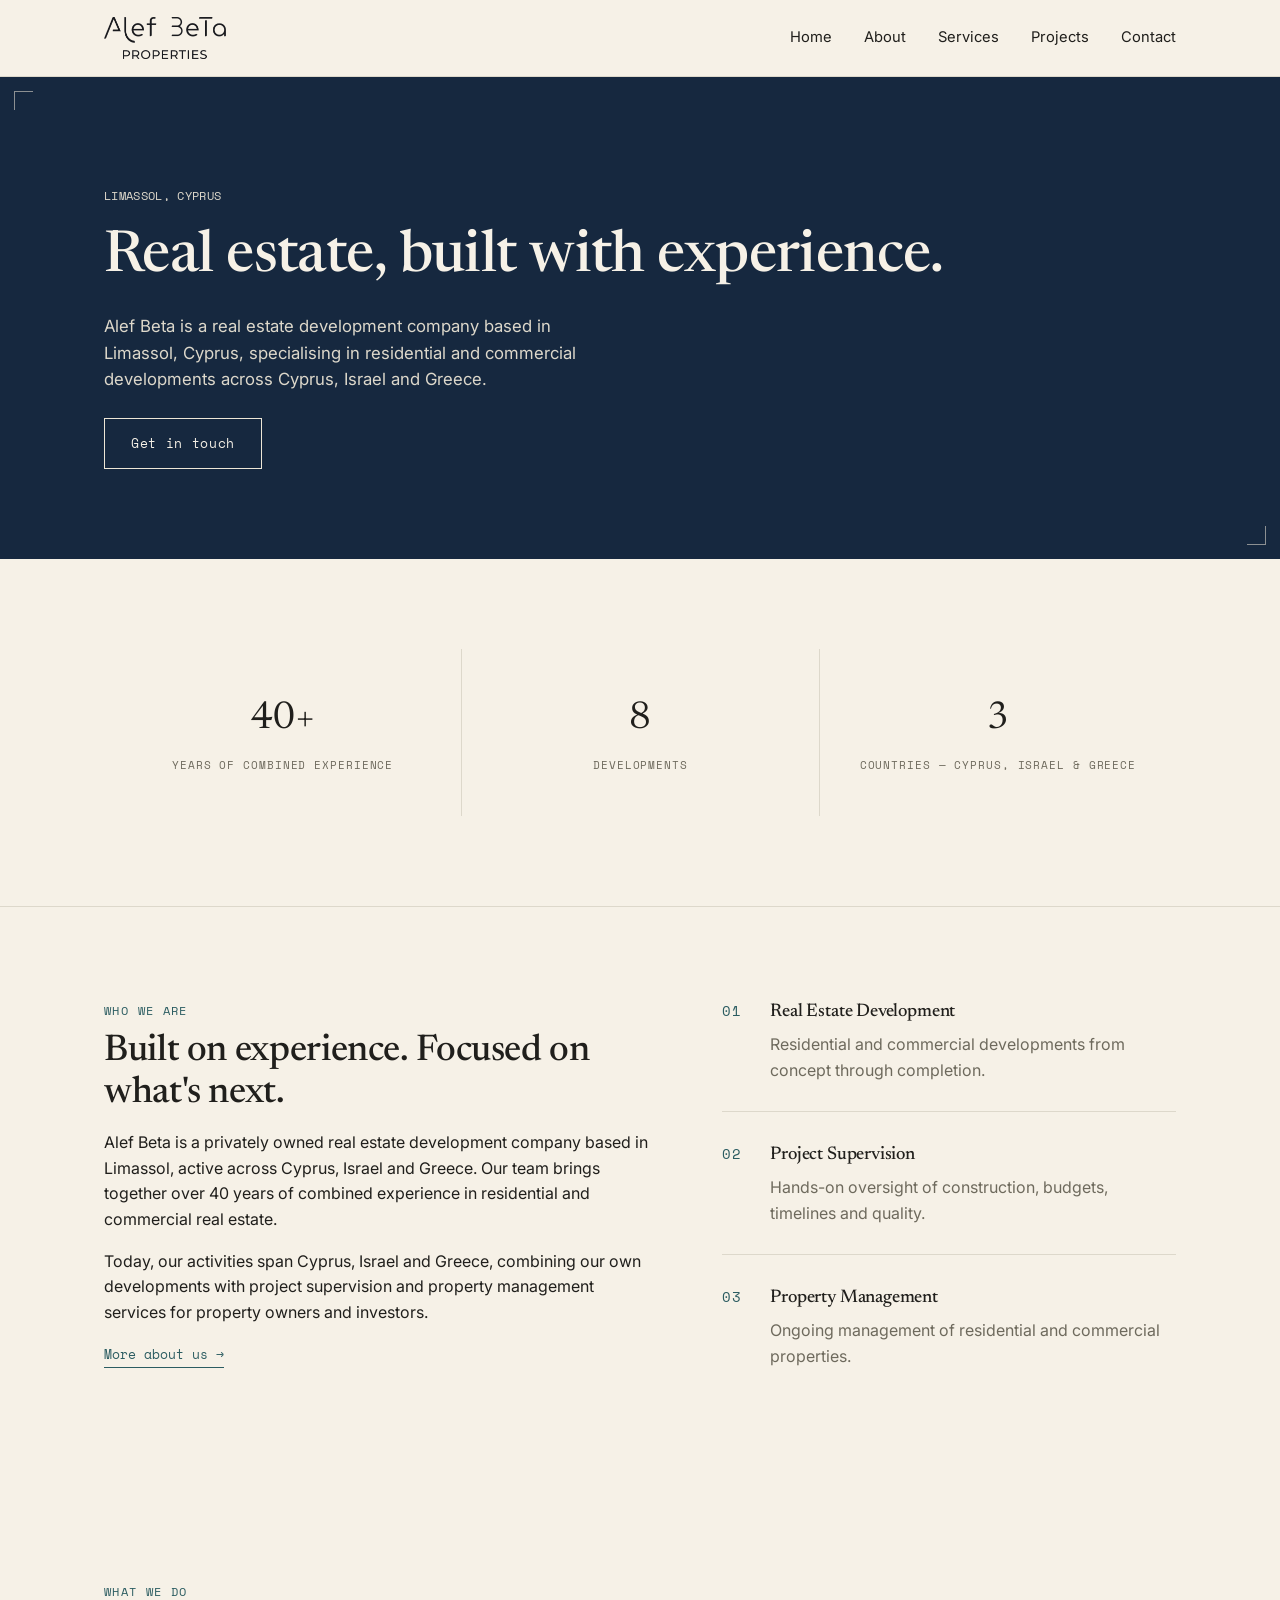
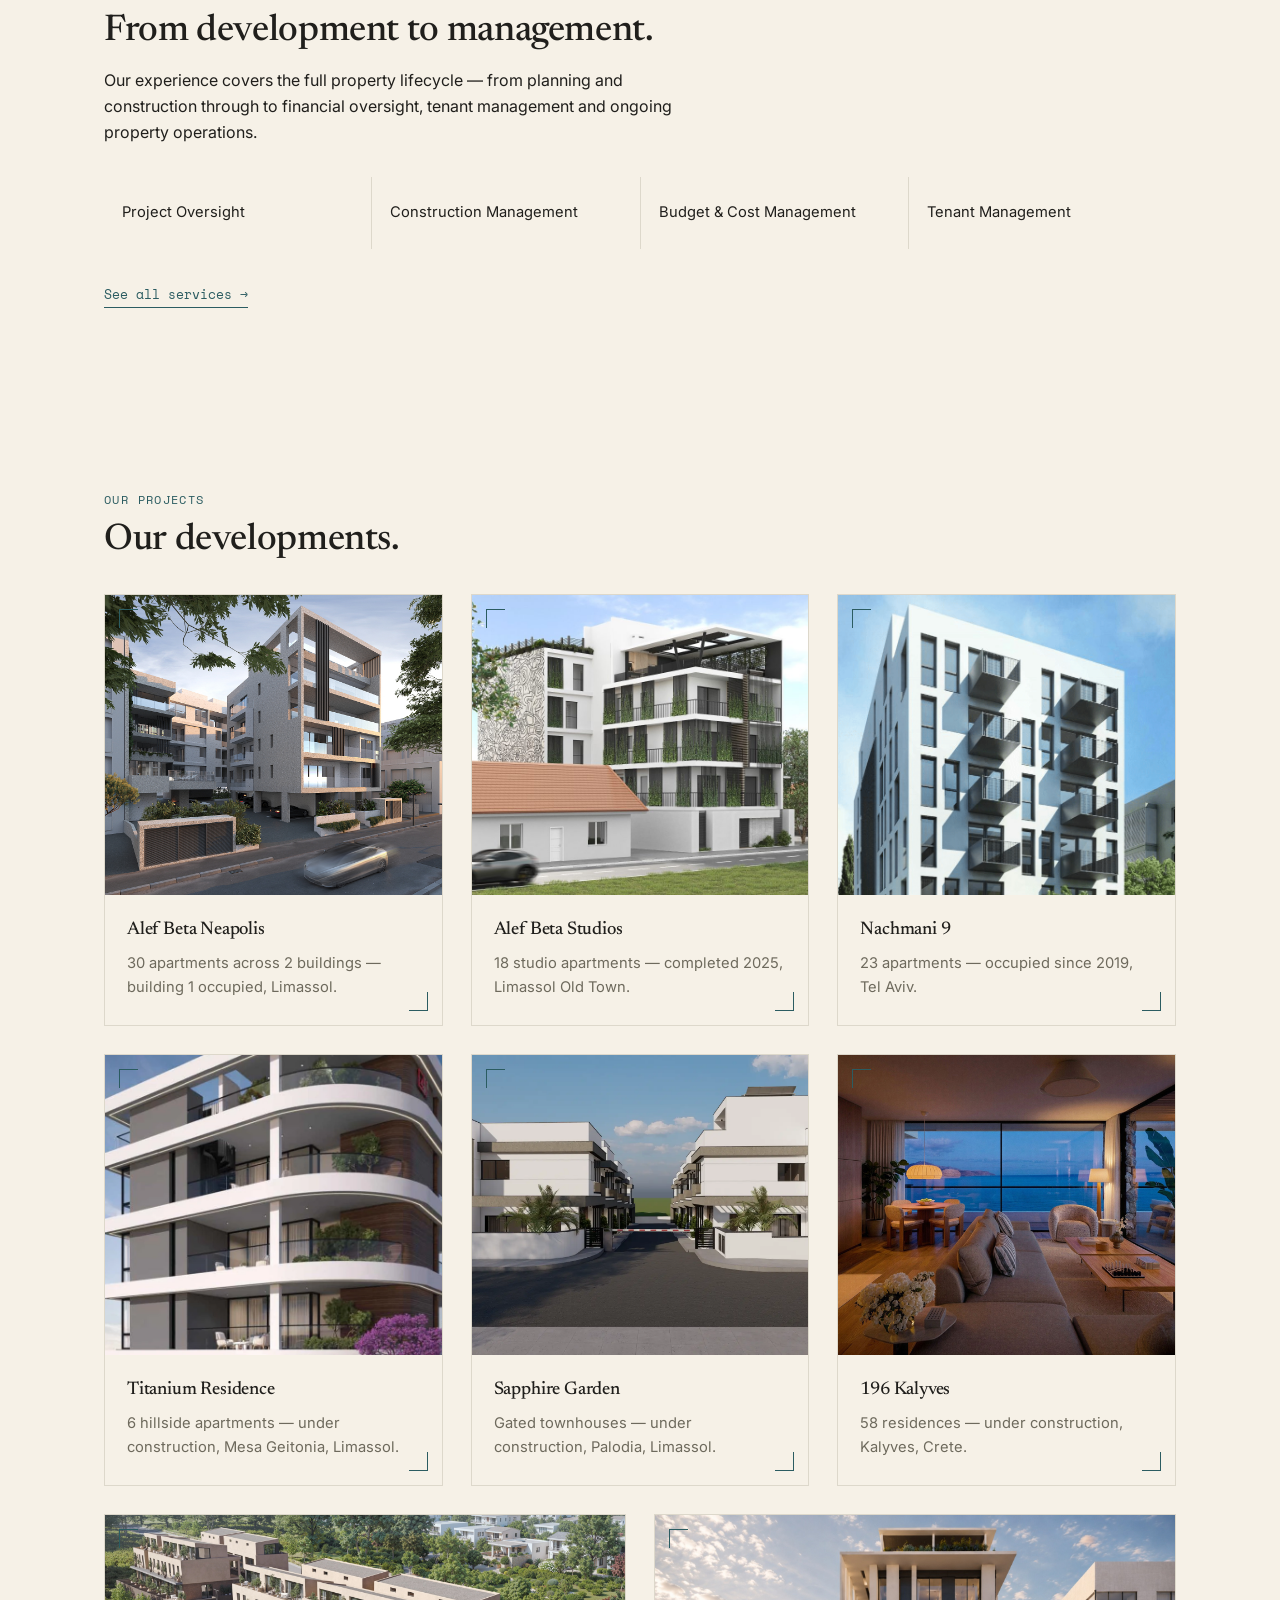
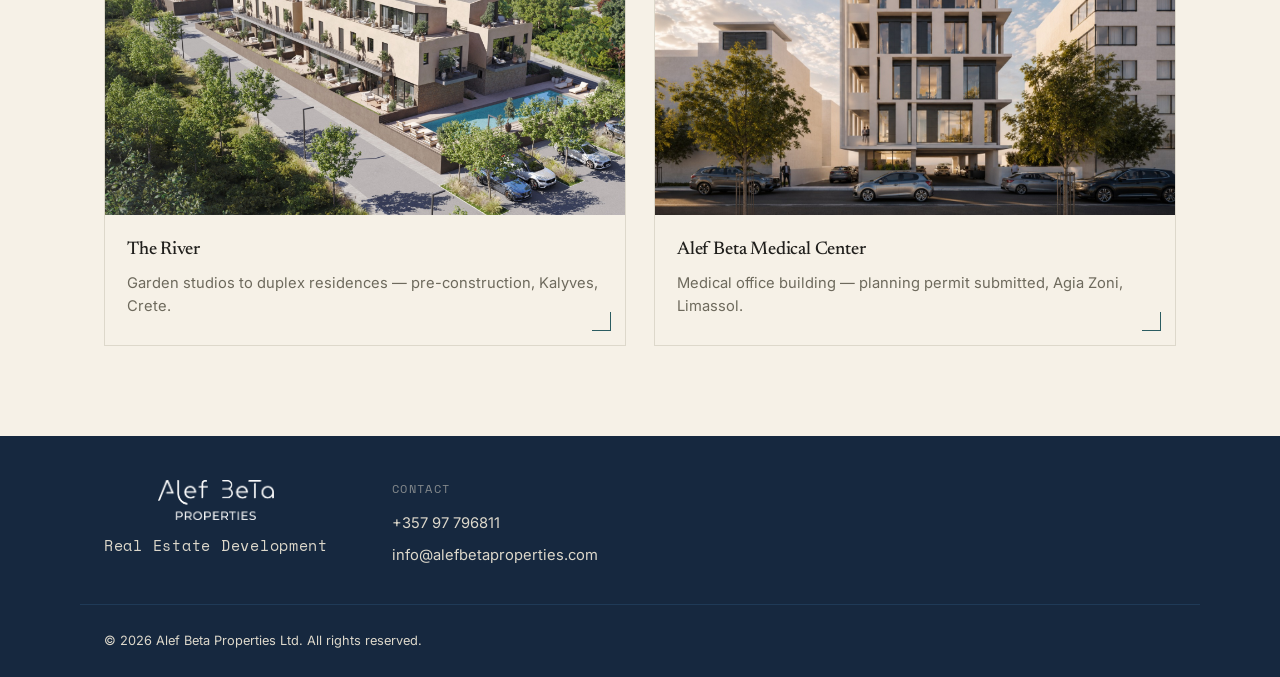
==== commit 14582570: "Remove Let's talk / Contact Us band from footer Footer now opens directly with the company and conta" ====
--- a/index.html
+++ b/index.html
@@ -171,10 +171,6 @@
 </section>
 
 <footer class="site-footer">
-  <div class="wrap footer-cta">
-    <h2>Let&rsquo;s talk.</h2>
-    <a href="contact.html" class="link-arrow">CONTACT US &rarr;</a>
-  </div>
   <div class="wrap footer-columns">
     <div>
       <p class="logo"><img src="images/logo/logo-white.png" alt="Alef Beta Properties"></p>
--- a/styles.css
+++ b/styles.css
@@ -236,12 +236,7 @@
 
 .site-footer { background: var(--ink); color: var(--stone-light); }
 
-.footer-cta { display: flex; align-items: baseline; flex-wrap: wrap; gap: 28px; padding: 44px 24px; }
-.footer-cta h2 { color: var(--paper); margin: 0; }
-.footer-cta .link-arrow { color: var(--stone-light); border-bottom-color: var(--stone-light); }
-.footer-cta .link-arrow:hover { color: var(--paper); border-bottom-color: var(--paper); }
-
-.footer-columns { display: grid; grid-template-columns: 1fr 1fr; gap: 24px; padding: 36px 24px; border-top: 1px solid var(--ink-2); }
+.footer-columns { display: flex; flex-wrap: wrap; gap: 64px; padding: 44px 24px 36px; }
 .footer-columns > div:first-child { text-align: center; }
 .footer-columns .logo img { height: 40px; }
 .footer-columns .logo { margin-bottom: 6px; }
@@ -258,7 +253,7 @@
 .copyright { font-size: 0.8rem; color: var(--stone-light); margin: 0; }
 
 @media (max-width: 760px) {
-  .footer-columns { grid-template-columns: 1fr; gap: 28px; }
+  .footer-columns { flex-direction: column; gap: 28px; }
 }
 
 /* Spec table (project pages) */
